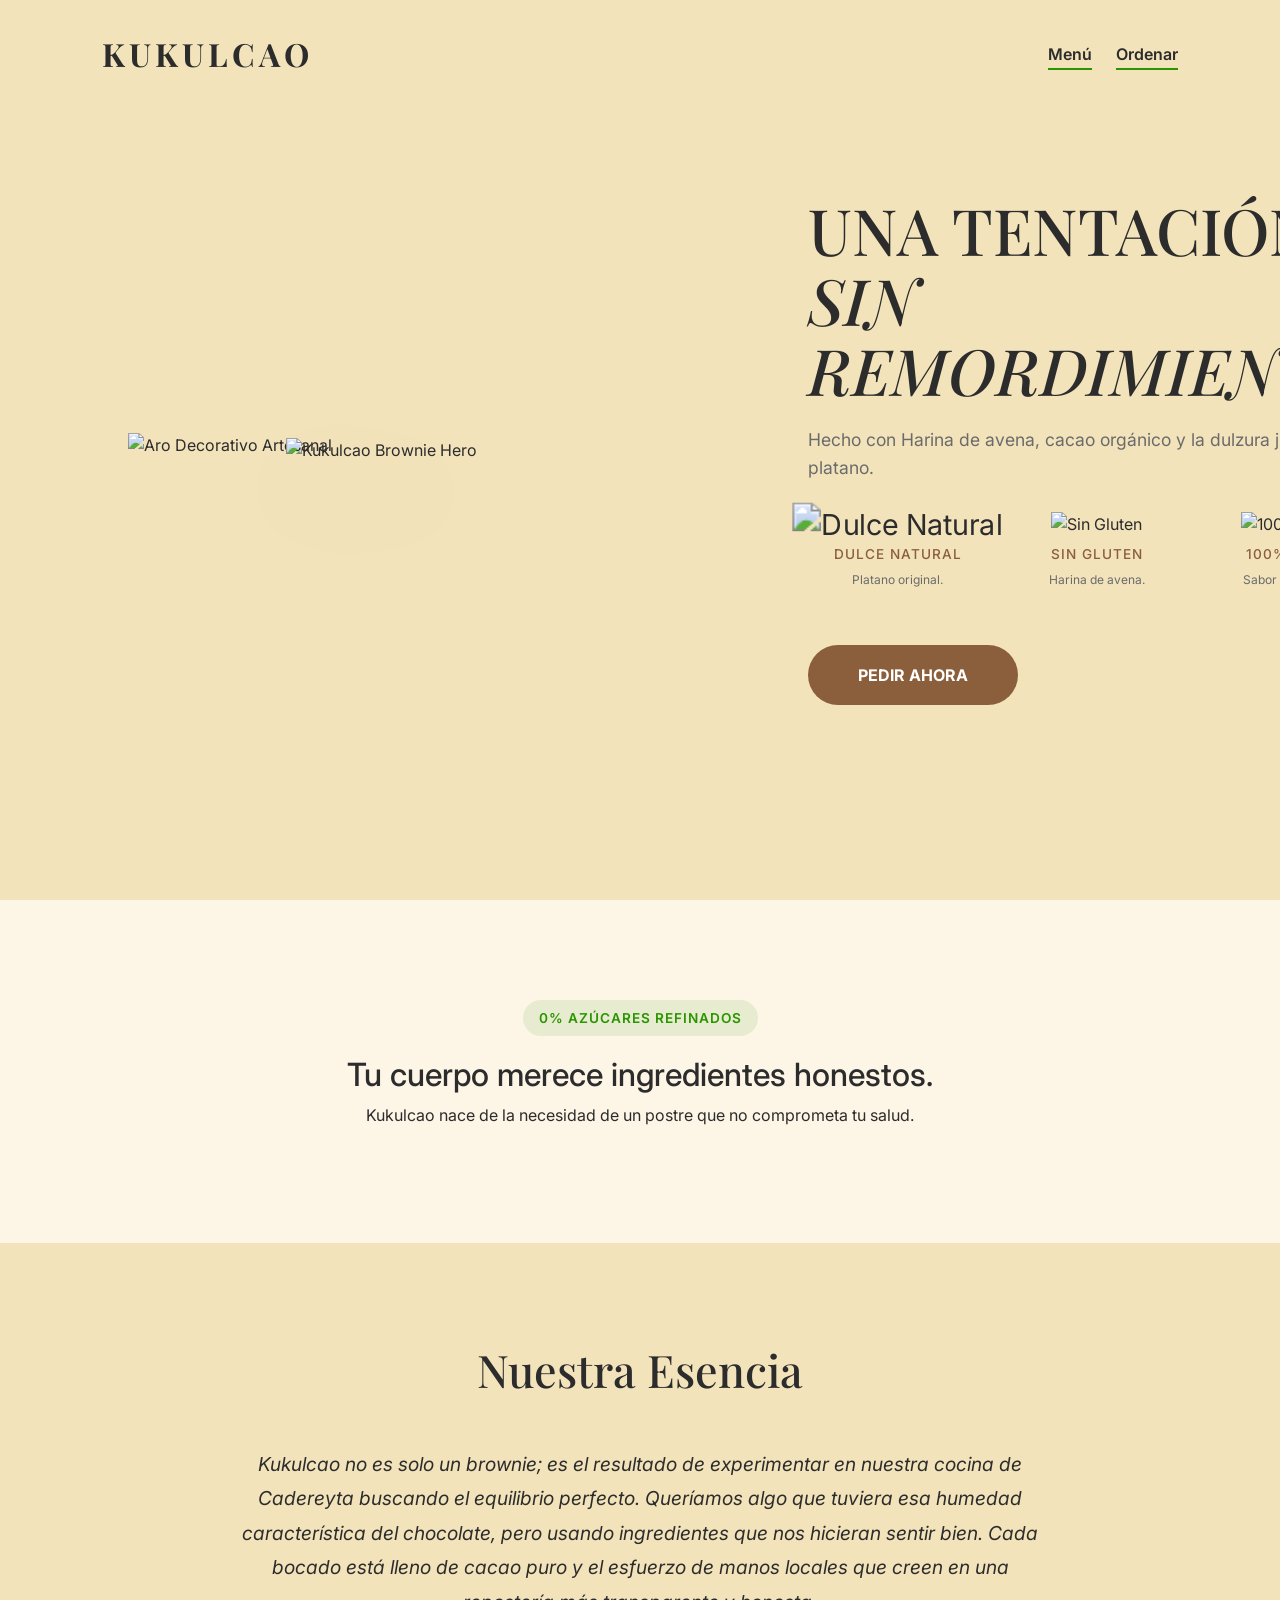
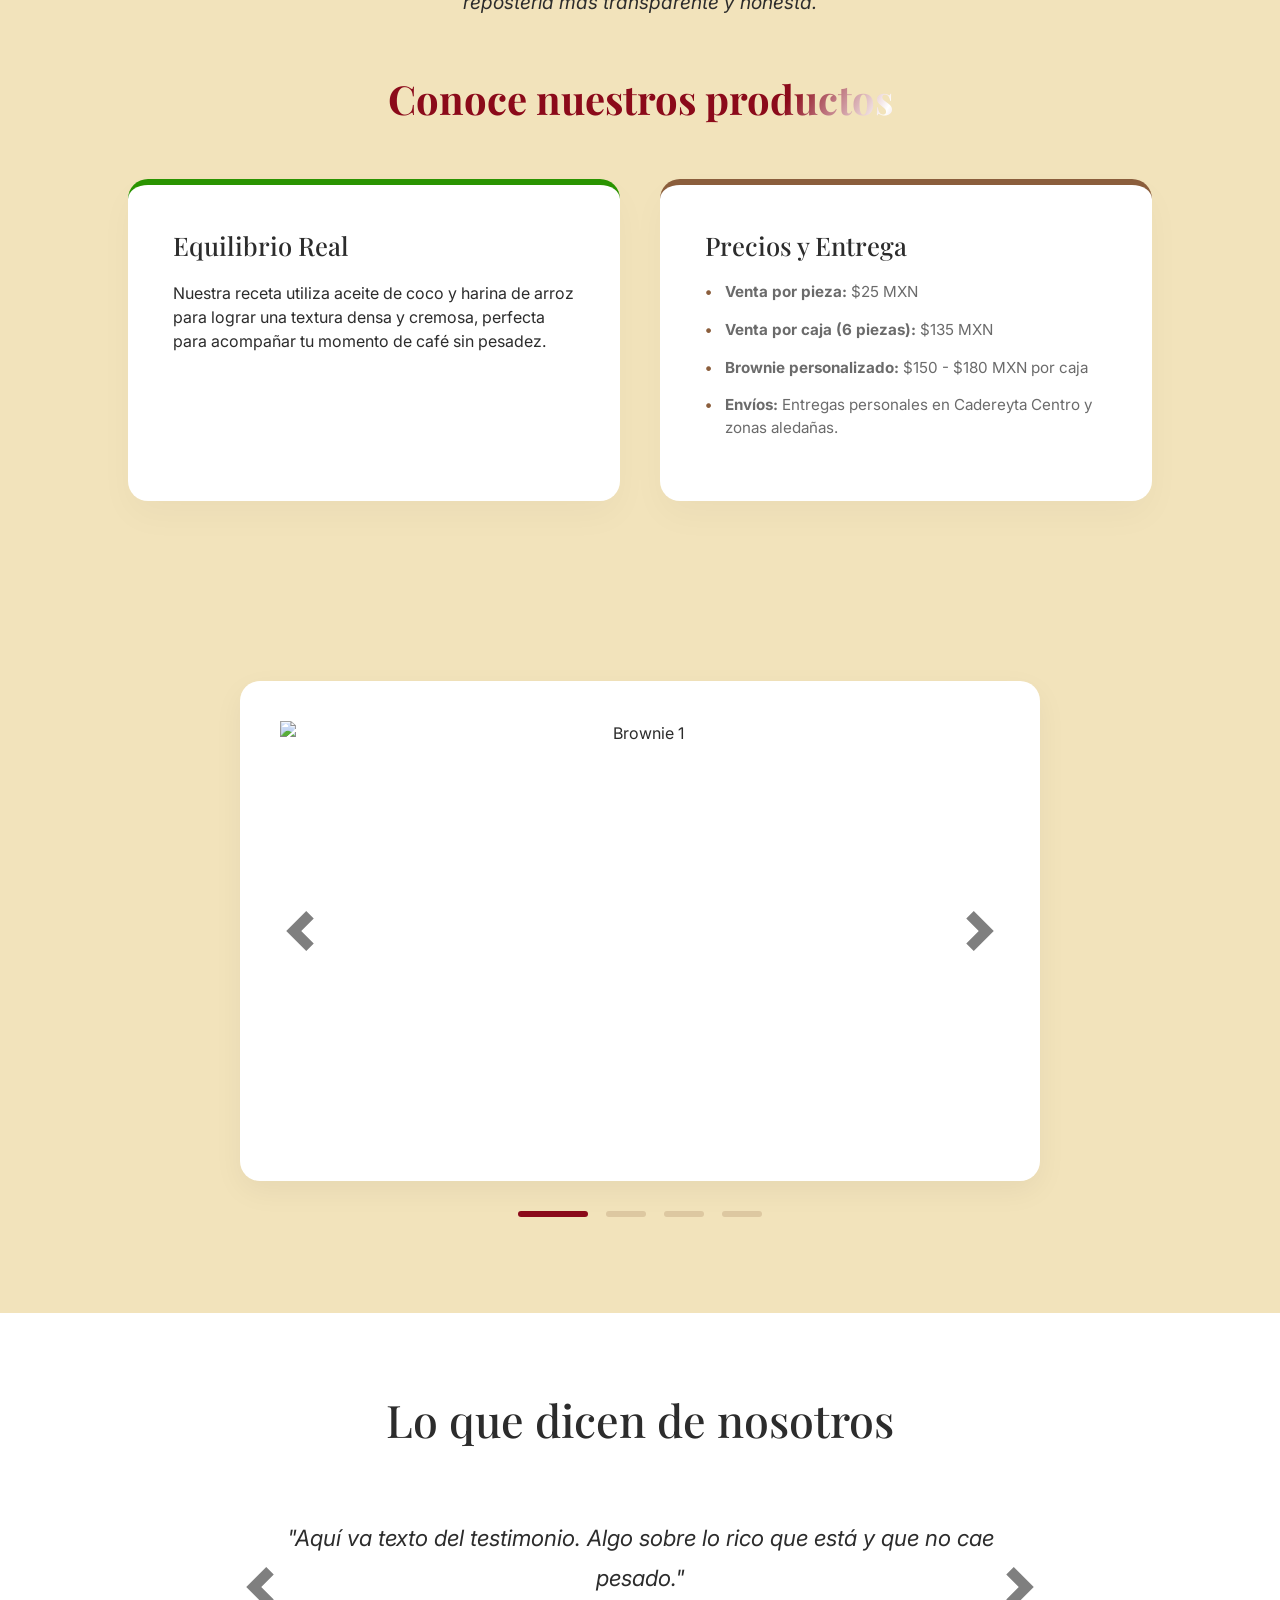
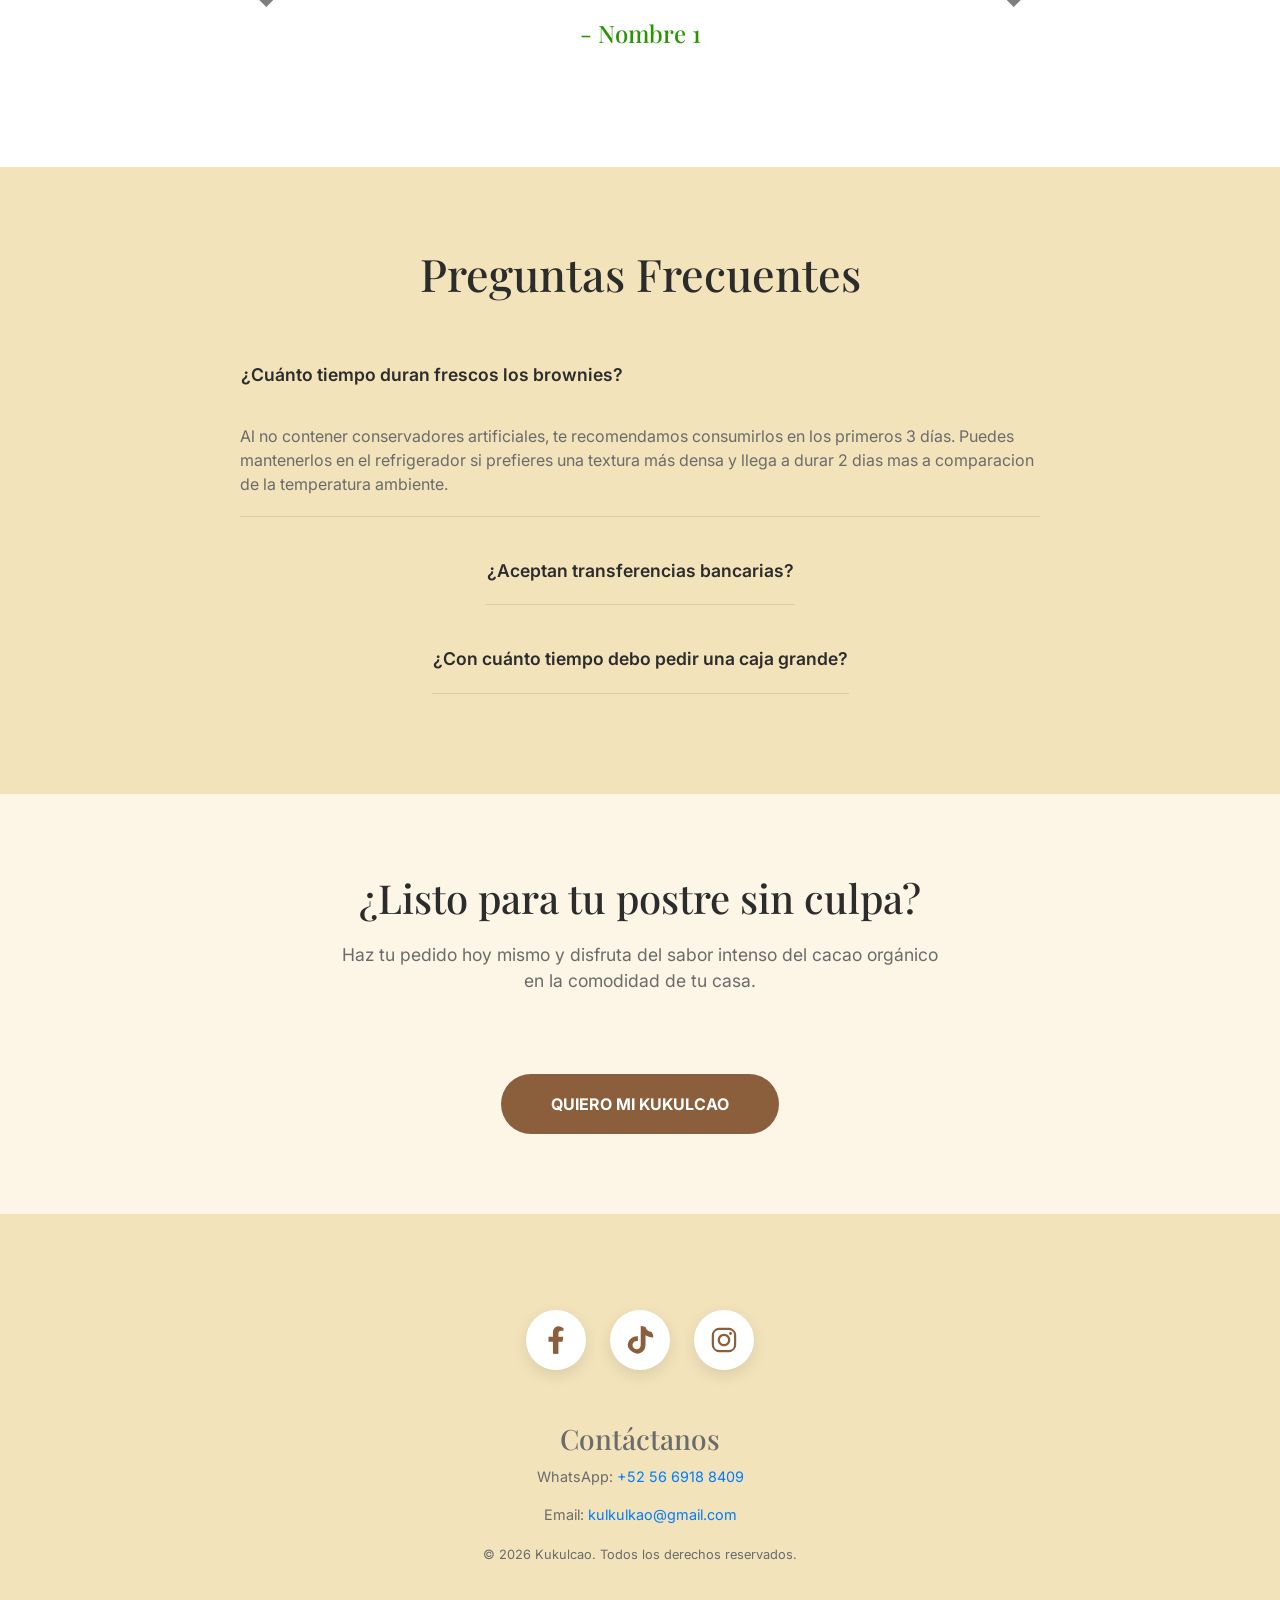
==== Index.html @ 4ff726a2 "Add files via upload" ====
<!DOCTYPE html>
<html lang="es">

<head>
    <meta charset="UTF-8">
    <meta name="viewport" content="width=device-width, initial-scale=1.0">
    <title>Kukulcao | Pureza en cada bocado</title>
    <link rel="stylesheet" href="https://cdn.jsdelivr.net/npm/bootstrap@4.6.2/dist/css/bootstrap.min.css">
    <link rel="stylesheet" href="style.css">
    <link
        href="https://fonts.googleapis.com/css2?family=Inter:wght@300;400;600&family=Playfair+Display:ital,wght@0,400;0,700;1,400&display=swap"
        rel="stylesheet">
</head>

<body>

    <nav class="minimal-nav fade-in-load">
        <div class="logo">KUKULCAO</div>
        <div class="nav-cta">
            <a href="#" data-toggle="modal" data-target="#menuModal" style="margin-right: 20px;">Menú</a>
            <a href="ordenar.html">Ordenar</a>
        </div>
    </nav>

    <main>
        <section class="hero-minimal">
            <div class="product-display fade-in-load fade-in-load-delay-1">
                <img src="aro-decorativo.png" alt="Aro Decorativo Artesanal" class="decorative-ring-img">
                <img src="brownie-1.png" alt="Kukulcao Brownie Hero" class="hero-img">
            </div>

            <div class="hero-text fade-in-load fade-in-load-delay-2">
                <h1 class="fade-in">UNA TENTACIÓN <br><em>SIN REMORDIMIENTO.</em></h1>
                <p>Hecho con Harina de avena, cacao orgánico y la dulzura justa de el platano.</p>

                <div class="hero-benefits">
                    <div class="benefit-item">
                        <img src="icono-miel.png" alt="Dulce Natural" class="benefit-icon"
                            style="transform: scale(1.8);">
                        <h4>Dulce Natural</h4>
                        <p>Platano original.</p>
                    </div>
                    <div class="benefit-item">
                        <img src="icono-gluten.png" alt="Sin Gluten" class="benefit-icon">
                        <h4>Sin Gluten</h4>
                        <p>Harina de avena.</p>
                    </div>
                    <div class="benefit-item">
                        <img src="icono-cacao.png" alt="100% Cacao" class="benefit-icon">
                        <h4>100% Cacao</h4>
                        <p>Sabor intenso real.</p>
                    </div>
                </div>

                <a href="ordenar.html" class="btn-pedir-ahora">PEDIR AHORA</a>
            </div>
        </section>

        <section class="philosophy scroll-animate">
            <div class="philo-content">
                <span class="tag">0% Azúcares Refinados</span>
                <h2>Tu cuerpo merece ingredientes honestos.</h2>
                <p>Kukulcao nace de la necesidad de un postre que no comprometa tu salud.</p>
            </div>
        </section>

        <section class="philosophy-section scroll-animate">
            <div class="info-container">
                <h2 class="main-title">Nuestra Esencia</h2>

                <div class="about-narrative">
                    <p class="human-text">
                        Kukulcao no es solo un brownie; es el resultado de experimentar en nuestra cocina de Cadereyta
                        buscando el equilibrio perfecto. Queríamos algo que tuviera esa humedad característica del
                        chocolate, pero usando ingredientes que nos hicieran sentir bien. Cada bocado está lleno de
                        cacao puro y el esfuerzo de manos locales que creen en una repostería más transparente y
                        honesta.
                    </p>
                </div>

                <div class="menu-trigger-container" style="text-align: center; margin-bottom: 50px;">
                    <a href="#" class="glow-text-btn scroll-animate" data-toggle="modal" data-target="#menuModal">
                        Conoce nuestros productos
                    </a>
                </div>

                <div class="info-grid">
                    <div class="info-card nutrition-card">
                        <h3>Equilibrio Real</h3>
                        <p>Nuestra receta utiliza aceite de coco y harina de arroz para lograr una textura densa y
                            cremosa, perfecta para acompañar tu momento de café sin pesadez.</p>
                    </div>
                    <div class="info-card ingredients-card">
                        <h3>Precios y Entrega</h3>
                        <ul class="ingredient-list">
                            <li><strong>Venta por pieza:</strong> $25 MXN</li>
                            <li><strong>Venta por caja (6 piezas):</strong> $135 MXN</li>
                            <li><strong>Brownie personalizado:</strong> $150 - $180 MXN por caja</li>
                            <li><strong>Envíos:</strong> Entregas personales en Cadereyta Centro y zonas aledañas.</li>
                        </ul>
                    </div>
                </div>
            </div>
        </section>

        <section class="product-viewer scroll-animate">
            <div id="kukulcaoCarousel" class="carousel slide" data-ride="carousel">
                <div class="main-window">
                    <div class="carousel-inner">
                        <div class="carousel-item active">
                            <img src="brownie-1.png" alt="Brownie 1">
                        </div>
                        <div class="carousel-item">
                            <img src="brownie-2.png" alt="Brownie 2">
                        </div>
                        <div class="carousel-item">
                            <img src="brownie-3.png" alt="Brownie 3">
                        </div>
                        <div class="carousel-item">
                            <img src="brownie-4.png" alt="Brownie 4">
                        </div>
                    </div>

                    <a class="carousel-control-prev" href="#kukulcaoCarousel" role="button" data-slide="prev">
                        <span class="carousel-control-prev-icon" aria-hidden="true"></span>
                    </a>
                    <a class="carousel-control-next" href="#kukulcaoCarousel" role="button" data-slide="next">
                        <span class="carousel-control-next-icon" aria-hidden="true"></span>
                    </a>
                </div>

                <ol class="carousel-indicators thumb-indicators">
                    <li data-target="#kukulcaoCarousel" data-slide-to="0" class="active"></li>
                    <li data-target="#kukulcaoCarousel" data-slide-to="1"></li>
                    <li data-target="#kukulcaoCarousel" data-slide-to="2"></li>
                    <li data-target="#kukulcaoCarousel" data-slide-to="3"></li>
                </ol>
            </div>
        </section>
        <section class="testimonials-section scroll-animate"
            style="background-color: #fff; padding: 80px 10%; text-align: center;">
            <h2 class="main-title" style="margin-bottom: 40px;">Lo que dicen de nosotros</h2>
            <div id="testimonialCarousel" class="carousel slide" data-ride="carousel"
                style="max-width: 800px; margin: 0 auto;">
                <div class="carousel-inner" style="min-height: 200px; display: flex; align-items: center;">
                    <div class="carousel-item active">
                        <p class="human-text" style="font-size: 1.4rem;">"Aquí va texto del testimonio. Algo sobre lo
                            rico que está y que no cae pesado."</p>
                        <h4
                            style="color: var(--green-accent); font-family: 'Playfair Display', serif; margin-top: 20px;">
                            - Nombre 1</h4>
                    </div>
                    <div class="carousel-item">
                        <p class="human-text" style="font-size: 1.4rem;">"Aquí va texto del testimonio 2. Hablando sobre
                            la textura perfecta."</p>
                        <h4
                            style="color: var(--green-accent); font-family: 'Playfair Display', serif; margin-top: 20px;">
                            - Nombre 2</h4>
                    </div>
                    <div class="carousel-item">
                        <p class="human-text" style="font-size: 1.4rem;">"Aquí va texto del testimonio 3. Mencionando la
                            excelente atención o el envío."</p>
                        <h4
                            style="color: var(--green-accent); font-family: 'Playfair Display', serif; margin-top: 20px;">
                            - Nombre 3</h4>
                    </div>
                </div>
                <a class="carousel-control-prev" href="#testimonialCarousel" role="button" data-slide="prev"
                    style="width: 5%;">
                    <span class="carousel-control-prev-icon" aria-hidden="true" style="filter: invert(1);"></span>
                </a>
                <a class="carousel-control-next" href="#testimonialCarousel" role="button" data-slide="next"
                    style="width: 5%;">
                    <span class="carousel-control-next-icon" aria-hidden="true" style="filter: invert(1);"></span>
                </a>
            </div>
        </section>

        <section class="faq-section scroll-animate" style="padding: 80px 10%; background-color: var(--bg-color);">
            <div class="info-container" style="max-width: 800px; margin: 0 auto;">
                <h2 class="main-title" style="margin-bottom: 40px;">Preguntas Frecuentes</h2>

                <div class="accordion" id="faqAccordion">
                    <div class="card"
                        style="border: none; border-bottom: 1px solid rgba(0,0,0,0.1); background: transparent; border-radius: 0; box-shadow: none;">
                        <div class="card-header" id="headingOne"
                            style="background: transparent; border: none; padding: 20px 0;">
                            <h2 class="mb-0">
                                <button class="btn btn-link btn-block text-left" type="button" data-toggle="collapse"
                                    data-target="#collapseOne"
                                    style="color: var(--text-main); font-weight: 600; text-decoration: none; font-size: 1.1rem; padding: 0;">
                                    ¿Cuánto tiempo duran frescos los brownies?
                                </button>
                            </h2>
                        </div>
                        <div id="collapseOne" class="collapse show" data-parent="#faqAccordion">
                            <div class="card-body" style="padding: 0 0 20px 0; color: var(--text-light);">
                                Al no contener conservadores artificiales, te recomendamos consumirlos en los primeros 3
                                días. Puedes mantenerlos en el refrigerador si prefieres una textura más densa y llega a
                                durar 2 dias mas a comparacion de la temperatura ambiente.
                            </div>
                        </div>
                    </div>

                    <div class="card"
                        style="border: none; border-bottom: 1px solid rgba(0,0,0,0.1); background: transparent; border-radius: 0; box-shadow: none;">
                        <div class="card-header" id="headingTwo"
                            style="background: transparent; border: none; padding: 20px 0;">
                            <h2 class="mb-0">
                                <button class="btn btn-link btn-block text-left collapsed" type="button"
                                    data-toggle="collapse" data-target="#collapseTwo"
                                    style="color: var(--text-main); font-weight: 600; text-decoration: none; font-size: 1.1rem; padding: 0;">
                                    ¿Aceptan transferencias bancarias?
                                </button>
                            </h2>
                        </div>
                        <div id="collapseTwo" class="collapse" data-parent="#faqAccordion">
                            <div class="card-body" style="padding: 0 0 20px 0; color: var(--text-light);">
                                Sí, aceptamos transferencias y pagos en efectivo al momento de la entrega en Cadereyta.
                            </div>
                        </div>
                    </div>

                    <div class="card"
                        style="border: none; border-bottom: 1px solid rgba(0,0,0,0.1); background: transparent; border-radius: 0; box-shadow: none;">
                        <div class="card-header" id="headingThree"
                            style="background: transparent; border: none; padding: 20px 0;">
                            <h2 class="mb-0">
                                <button class="btn btn-link btn-block text-left collapsed" type="button"
                                    data-toggle="collapse" data-target="#collapseThree"
                                    style="color: var(--text-main); font-weight: 600; text-decoration: none; font-size: 1.1rem; padding: 0;">
                                    ¿Con cuánto tiempo debo pedir una caja grande?
                                </button>
                            </h2>
                        </div>
                        <div id="collapseThree" class="collapse" data-parent="#faqAccordion">
                            <div class="card-body" style="padding: 0 0 20px 0; color: var(--text-light);">
                                Para pedidos personalizados o especiales, te pedimos confirmar con al menos 24 horas de
                                anticipación para garantizar que se horneen especialmente para ti.
                            </div>
                        </div>
                    </div>
                </div>
            </div>
        </section>

        <section class="final-cta scroll-animate"
            style="background-color: #FDF5E6; padding: 80px 10%; text-align: center; color: var(--text-main);">
            <h2 style="font-family: 'Playfair Display', serif; font-size: 2.5rem; margin-bottom: 20px;">¿Listo para tu
                postre sin culpa?</h2>
            <p
                style="font-size: 1.1rem; color: var(--text-light); margin-bottom: 40px; max-width: 600px; margin-left: auto; margin-right: auto;">
                Haz tu pedido hoy mismo y disfruta del sabor intenso del cacao orgánico en la comodidad de tu casa.</p>
            <a href="ordenar.html" class="btn-pedir-ahora">QUIERO MI KUKULCAO</a>
        </section>
    </main>

    <footer class="minimal-footer scroll-animate">
        <div class="footer-social-container">
            <div class="card">
                <ul>
                    <li class="iso-pro">
                        <span></span><span></span><span></span>
                        <a href="https://www.facebook.com/share/1DPcSpoEFR/" target="_blank">
                            <svg class="svg" viewBox="0 0 320 512">
                                <path
                                    d="M279.14 288l14.22-92.66h-88.91v-60.13c0-25.35 12.42-50.06 52.24-50.06h40.42V6.26S260.43 0 225.36 0c-73.22 0-121.08 44.38-121.08 124.72v70.62H22.89V288h81.39v224h100.17V288z">
                                </path>
                            </svg>
                        </a>
                        <div class="text">Facebook</div>
                    </li>

                    <li class="iso-pro">
                        <span></span><span></span><span></span>
                        <a href="https://www.tiktok.com/@kulkulkao?_r=1&_t=ZS-95QVn10tRBA" target="_blank">
                            <svg class="svg" viewBox="0 0 448 512">
                                <path
                                    d="M448 209.91a210.06 210.06 0 0 1-122.77-39.25V349.38A162.55 162.55 0 1 1 185 188.31V278.2a74.62 74.62 0 1 0 52.23 71.18V0l88 0a121.18 121.18 0 0 0 1.86 22.32c7.87 33.32 31.74 60.39 63.06 73.56c24.28 10.21 51.05 12.58 77.85 6.64v107.39z">
                                </path>
                            </svg>
                        </a>
                        <div class="text">TikTok</div>
                    </li>

                    <li class="iso-pro">
                        <span></span><span></span><span></span>
                        <a href="https://www.instagram.com/kukulcao?igsh=MWh1M3lxcjV3M2Z5bg==" target="_blank">
                            <svg class="svg" viewBox="0 0 448 512">
                                <path
                                    d="M224.1 141c-63.6 0-114.9 51.3-114.9 114.9s51.3 114.9 114.9 114.9S339 319.5 339 255.9 287.7 141 224.1 141zm0 189.6c-41.1 0-74.7-33.5-74.7-74.7s33.5-74.7 74.7-74.7 74.7 33.5 74.7 74.7-33.6 74.7-74.7 74.7zm146.4-194.3c0 14.9-12 26.8-26.8 26.8-14.9 0-26.8-12-26.8-26.8s12-26.8 26.8-26.8 26.8 12 26.8 26.8zm76.1 27.2c-1.7-35.9-9.9-67.7-36.2-93.9-26.2-26.2-58-34.4-93.9-36.2-37-2.1-147.9-2.1-184.9 0-35.8 1.7-67.6 9.9-93.9 36.1s-34.4 58-36.2 93.9c-2.1 37-2.1 147.9 0 184.9 1.7 35.9 9.9 67.7 36.2 93.9s58 34.4 93.9 36.2c37 2.1 147.9 2.1 184.9 0 35.9-1.7 67.7-9.9 93.9-36.2 26.2-26.2 34.4-58 36.2-93.9 2.1-37 2.1-147.8 0-184.8zM398.8 388c-7.8 19.6-22.9 34.7-42.6 42.6-29.5 11.7-99.5 9-132.1 9s-102.7 2.6-132.1-9c-19.6-7.8-34.7-22.9-42.6-42.6-11.7-29.5-9-99.5-9-132.1s-2.6-102.7 9-132.1c7.8-19.6 22.9-34.7 42.6-42.6 29.5-11.7 99.5-9 132.1-9s102.7-2.6 132.1 9c19.6 7.8 34.7 22.9 42.6 42.6 11.7 29.5 9 99.5 9 132.1s2.7 102.7-9 132.1z">
                                </path>
                            </svg>
                        </a>
                        <div class="text">Instagram</div>
                    </li>
                </ul>
            </div>
        </div>

        <div class="footer-contact-info">
            <h3 style="margin-bottom: 10px; font-family: 'Playfair Display', serif;">Contáctanos</h3>
            <p>WhatsApp: <a href="https://wa.me/525669188409" target="_blank">+52 56 6918 8409</a></p>
            <p>Email: <a href="mailto:kulkulkao@gmail.com">kulkulkao@gmail.com</a></p>
        </div>

        <p class="copyright" style="margin-top: 20px; font-size: 0.8rem;">&copy; 2026 Kukulcao. Todos los derechos
            reservados.</p>
    </footer>

    <!-- Menú Modal -->
    <div class="modal fade" id="menuModal" tabindex="-1" aria-hidden="true">
        <div class="modal-dialog modal-dialog-centered modal-xl">
            <div class="modal-content"
                style="border-radius: 20px; border: none; padding: 30px; background-color: #FAFAFA;">
                <div class="modal-header" style="border-bottom: none; padding-bottom: 0;">
                    <h2 class="modal-title"
                        style="font-family: 'Playfair Display', serif; font-weight: 700; width: 100%; text-align: center;">
                        Nuestro Menú</h2>
                    <button type="button" class="close" data-dismiss="modal" aria-label="Close"
                        style="position: absolute; right: 30px;">
                        <span aria-hidden="true">&times;</span>
                    </button>
                </div>
                <div class="modal-body">
                    <div class="row">
                        <!-- Opción 1 -->
                        <div class="col-md-4 mb-4">
                            <div class="menu-item-card">
                                <div id="carouselMenu1" class="carousel slide" data-ride="carousel">
                                    <div class="carousel-inner" style="border-radius: 15px; overflow: hidden;">
                                        <div class="carousel-item active">
                                            <img src="menu1op1.png" class="d-block w-100" alt="Menu 1 Op 1">
                                        </div>
                                        <div class="carousel-item">
                                            <img src="menu1op2.png" class="d-block w-100" alt="Menu 1 Op 2">
                                        </div>
                                        <div class="carousel-item">
                                            <img src="menu1op3.png" class="d-block w-100" alt="Menu 1 Op 3">
                                        </div>
                                    </div>
                                    <a class="carousel-control-prev" href="#carouselMenu1" role="button"
                                        data-slide="prev">
                                        <span class="carousel-control-prev-icon" aria-hidden="true"
                                            style="filter: invert(1);"></span>
                                    </a>
                                    <a class="carousel-control-next" href="#carouselMenu1" role="button"
                                        data-slide="next">
                                        <span class="carousel-control-next-icon" aria-hidden="true"
                                            style="filter: invert(1);"></span>
                                    </a>
                                </div>
                                <div class="menu-item-info mt-3 text-center">
                                    <h4 style="font-family: 'Playfair Display', serif; color: var(--accent-color);">
                                        1 Brownie Individual</h4>
                                    <p style="font-size: 0.9rem; color: var(--text-light);">La porción perfecta para
                                        matar el antojo. Hecho con ingredientes reales.</p>
                                    <a href="ordenar.html?producto=1" class="btn-pedir-ahora"
                                        style="padding: 10px 25px; margin-top: auto; display: inline-block;">Comprar</a>
                                </div>
                            </div>
                        </div>

                        <!-- Opción 2 -->
                        <div class="col-md-4 mb-4">
                            <div class="menu-item-card">
                                <div id="carouselMenu2" class="carousel slide" data-ride="carousel">
                                    <div class="carousel-inner" style="border-radius: 15px; overflow: hidden;">
                                        <div class="carousel-item active">
                                            <img src="menu2op1.png" class="d-block w-100" alt="Menu 2 Op 1">
                                        </div>
                                        <div class="carousel-item">
                                            <img src="menu2op2.png" class="d-block w-100" alt="Menu 2 Op 2">
                                        </div>
                                        <div class="carousel-item">
                                            <img src="menu2op3.png" class="d-block w-100" alt="Menu 2 Op 3">
                                        </div>
                                    </div>
                                    <a class="carousel-control-prev" href="#carouselMenu2" role="button"
                                        data-slide="prev">
                                        <span class="carousel-control-prev-icon" aria-hidden="true"
                                            style="filter: invert(1);"></span>
                                    </a>
                                    <a class="carousel-control-next" href="#carouselMenu2" role="button"
                                        data-slide="next">
                                        <span class="carousel-control-next-icon" aria-hidden="true"
                                            style="filter: invert(1);"></span>
                                    </a>
                                </div>
                                <div class="menu-item-info mt-3 text-center">
                                    <h4 style="font-family: 'Playfair Display', serif; color: var(--accent-color);">
                                        Caja de 6 piezas</h4>
                                    <p style="font-size: 0.9rem; color: var(--text-light);">Ideal para compartir o tener
                                        tu postre de la semana. Perfecto para acompañar tu café.</p>
                                    <a href="ordenar.html?producto=6" class="btn-pedir-ahora"
                                        style="padding: 10px 25px; margin-top: auto; display: inline-block;">Comprar</a>
                                </div>
                            </div>
                        </div>

                        <!-- Opción 3 -->
                        <div class="col-md-4 mb-4">
                            <div class="menu-item-card">
                                <div id="carouselMenu3" class="carousel slide" data-ride="carousel">
                                    <div class="carousel-inner" style="border-radius: 15px; overflow: hidden;">
                                        <div class="carousel-item active">
                                            <img src="menu3op1.png" class="d-block w-100" alt="Menu 3 Op 1">
                                        </div>
                                        <div class="carousel-item">
                                            <img src="menu3op2.png" class="d-block w-100" alt="Menu 3 Op 2">
                                        </div>
                                        <div class="carousel-item">
                                            <img src="menu3op3.png" class="d-block w-100" alt="Menu 3 Op 3">
                                        </div>
                                    </div>
                                    <a class="carousel-control-prev" href="#carouselMenu3" role="button"
                                        data-slide="prev">
                                        <span class="carousel-control-prev-icon" aria-hidden="true"
                                            style="filter: invert(1);"></span>
                                    </a>
                                    <a class="carousel-control-next" href="#carouselMenu3" role="button"
                                        data-slide="next">
                                        <span class="carousel-control-next-icon" aria-hidden="true"
                                            style="filter: invert(1);"></span>
                                    </a>
                                </div>
                                <div class="menu-item-info mt-3 text-center">
                                    <h4 style="font-family: 'Playfair Display', serif; color: var(--accent-color);">
                                        Brownie Personalizado</h4>
                                    <p style="font-size: 0.9rem; color: var(--text-light);">Perfecto para detalles
                                        únicos como regalos, dias especiales o mensaje escritos.</p>
                                    <a href="ordenar.html?producto=personalizado" class="btn-pedir-ahora"
                                        style="padding: 10px 25px; margin-top: auto; display: inline-block;">Comprar</a>
                                </div>
                            </div>
                        </div>
                    </div>
                </div>
            </div>
        </div>
    </div>

    <script src="https://cdn.jsdelivr.net/npm/jquery@3.5.1/dist/jquery.slim.min.js"></script>
    <script src="https://cdn.jsdelivr.net/npm/bootstrap@4.6.2/dist/js/bootstrap.bundle.min.js"></script>
    <script src="script.js"></script>


</body>

</html>
---- style.css ----
/* ==========================================================
   1. VARIABLES Y BASES
========================================================== */
:root {
    --bg-color: #f2e3bb;
    --accent-color: #8b0a1a;
    --text-main: #2c2c2c;
    --text-light: #6B6B6B;
    --gold-brown: #8B5E3C;
    --green-accent: #2a9401;
}

* { margin: 0; padding: 0; box-sizing: border-box; }
body { 
    font-family: 'Inter', sans-serif; 
    background-color: var(--bg-color); 
    color: var(--text-main); 
    overflow-x: hidden; 
}

/* ==========================================================
   2. NAVEGACIÓN
========================================================== */
.minimal-nav { 
    display: flex; 
    justify-content: space-between; 
    align-items: center;
    padding: 30px 8%; 
    position: absolute; 
    width: 100%; 
    z-index: 100; 
}

.logo { 
    font-family: 'Playfair Display', serif; 
    font-weight: 700; 
    letter-spacing: 4px; 
    font-size: 2rem; 
    color: var(--text-main);
}

.nav-cta a { 
    text-decoration: none; 
    color: var(--text-main); 
    border-bottom: 2px solid var(--green-accent); 
    padding-bottom: 4px; 
    font-weight: 600;
}

/* ==========================================================
   3. HERO (RESTAURADO)
========================================================== */
.hero-minimal {
    min-height: 100vh;
    display: flex;
    align-items: center;
    justify-content: space-between;
    padding: 0 10%;
    position: relative;
    max-width: 1400px;
    margin: 0 auto;
    gap: 60px;
}

.product-display {
    flex: 0.9;
    display: grid;
    place-items: center;
    position: relative;
    height: 600px;
}

.decorative-ring-img {
    grid-area: 1 / 1;
    width: 620px;
    height: auto;
    z-index: 2;
    pointer-events: none;
    margin-top: -10px; 
    opacity: 1 !important; 
    transform: rotate(0deg); /* Aquí puedes añadir animación de rotación si gustas */
}

.hero-img {
    grid-area: 1 / 1;
    width: 290px;
    z-index: 3;
    filter: drop-shadow(0 40px 60px rgba(0,0,0,0.15));
    animation: floatOriginal 6s ease-in-out infinite;
    position: relative; 
    left: -7px;
}

.hero-text {
    flex: 1.1;
    z-index: 10;
}

.hero-text h1 {
    font-family: 'Playfair Display', serif;
    font-size: clamp(2.5rem, 5vw, 4rem);
    line-height: 1.1;
    margin-bottom: 20px;
}

.hero-text p {
    font-size: 1.1rem;
    color: var(--text-light);
    line-height: 1.6;
}

/* ==========================================================
   4. BENEFICIOS
========================================================== */
.hero-benefits { 
    display: flex;
    gap: 20px; 
    margin-top: 30px; 
}
.benefit-item { text-align: center; flex: 1; }
.benefit-icon { width: 45px; height: 45px; object-fit: contain; margin-bottom: 10px; }
.benefit-item h4 { font-size: 0.85rem; text-transform: uppercase; color: var(--gold-brown); letter-spacing: 1px; }
.benefit-item p { font-size: 0.75rem; color: var(--text-light); }

.btn-pedir-ahora { 
    display: inline-block; 
    margin-top: 40px; 
    padding: 18px 50px; 
    background: var(--gold-brown); 
    color: white; 
    text-decoration: none; 
    border-radius: 50px; 
    font-weight: 700; 
    transition: 0.3s ease;
}
.btn-pedir-ahora:hover { transform: translateY(-3px); box-shadow: 0 10px 20px rgba(139, 94, 60, 0.3); }

/* ==========================================================
   5. SECCIONES NARRATIVAS (ESTILO HUMANO)
========================================================== */
.philosophy { padding: 100px 5%; background-color: #FDF5E6; text-align: center; }

.tag {
    display: inline-block;
    background-color: rgba(42, 148, 1, 0.1);
    color: var(--green-accent);
    padding: 8px 16px;
    border-radius: 50px;
    font-size: 0.85rem;
    font-weight: 600;
    margin-bottom: 20px;
    text-transform: uppercase;
    letter-spacing: 1px;
}

.philosophy-section { padding: 100px 10%; background-color: var(--bg-color); }

.about-narrative { max-width: 800px; margin: 0 auto 50px; text-align: center; }

.human-text {
    font-size: 1.2rem;
    line-height: 1.8;
    color: var(--text-main);
    font-style: italic;
}

.info-container { max-width: 1200px; margin: 0 auto; }

.main-title {
    font-family: 'Playfair Display', serif;
    font-size: 2.8rem;
    margin-bottom: 50px;
    color: var(--text-main);
    text-align: center;
}

.info-grid { display: grid; grid-template-columns: 1fr 1fr; gap: 40px; }

.info-card {
    background: #fff;
    padding: 45px;
    border-radius: 20px;
    box-shadow: 0 15px 35px rgba(0,0,0,0.03);
    transition: transform 0.3s ease;
}

.info-card:hover { transform: translateY(-10px); }
.info-card h3 { font-family: 'Playfair Display', serif; font-size: 1.6rem; margin-bottom: 20px; }
.nutrition-card { border-top: 6px solid var(--green-accent); }
.ingredients-card { border-top: 6px solid var(--gold-brown); }

.ingredient-list { list-style: none; padding: 0; }
.ingredient-list li {
    margin-bottom: 15px;
    font-size: 0.95rem;
    color: var(--text-light);
    position: relative;
    padding-left: 20px;
}
.ingredient-list li::before {
    content: "•";
    color: var(--gold-brown);
    font-weight: bold;
    position: absolute;
    left: 0;
}

/* ==========================================================
   6. CARRUSEL (RESTAURADO Y ESTABLE)
========================================================== */
.product-viewer { padding: 80px 5%; text-align: center; }

.main-window { 
    width: 100%; 
    max-width: 800px; 
    height: 500px; 
    margin: 0 auto; 
    background-color: #fff; 
    border-radius: 20px; 
    box-shadow: 0 10px 30px rgba(0,0,0,0.05);
    position: relative;
    overflow: hidden;
    display: flex;
    align-items: center;
    justify-content: center;
}

/* Importante: Mantener estas reglas para que el carrusel no "salte" */
.carousel, .carousel-inner, .carousel-item { width: 100%; height: 100%; }

.carousel-item img { 
    width: 100% !important;
    height: 100% !important;
    object-fit: contain; 
    padding: 40px;
    display: block;
}

.carousel-control-prev-icon, .carousel-control-next-icon {
    filter: invert(1) grayscale(100%) brightness(0.2);
    width: 40px; height: 40px;
}

.thumb-indicators { position: static; margin-top: 30px; display: flex; justify-content: center; gap: 12px; }
.thumb-indicators li {
    width: 40px; height: 6px; border-radius: 10px;
    background-color: var(--gold-brown) !important;
    opacity: 0.2; transition: all 0.3s ease; border: none;
}
.thumb-indicators li.active { opacity: 1; width: 70px; background-color: var(--accent-color) !important; }

/* ==========================================================
   7. FORMULARIO DE PEDIDO
========================================================== */
.order-page-bg { background-color: #FDF5E6; min-height: 100vh; }
.order-full-screen { display: flex; justify-content: center; align-items: center; padding: 120px 5% 60px; }
.order-card { background: #fff; padding: 50px; border-radius: 20px; box-shadow: 0 20px 40px rgba(0,0,0,0.05); max-width: 550px; width: 100%; text-align: center; }
.order-header-main h2 { font-family: 'Playfair Display', serif; font-size: 2.2rem; color: var(--text-main); margin-bottom: 10px; }
.order-form-standalone { text-align: left; }
.input-field { margin-bottom: 25px; }
.input-field label { display: block; font-size: 0.85rem; font-weight: 600; color: var(--gold-brown); margin-bottom: 8px; text-transform: uppercase; }
.input-field input, .input-field select, .input-field textarea { 
    width: 100%; padding: 15px; border: 1px solid #E0E0E0; border-radius: 10px; background-color: #FAFAFA; 
}

.legal-disclosure {
    font-size: 0.75rem;
    color: var(--text-light);
    margin: 20px 0;
    line-height: 1.4;
    border-left: 2px solid var(--accent-color);
    padding-left: 10px;
}

.btn-confirm { width: 100%; padding: 18px; background-color: var(--green-accent); color: #fff; border: none; border-radius: 50px; font-weight: 700; cursor: pointer; transition: transform 0.3s ease; }
.btn-confirm:hover { transform: translateY(-3px); box-shadow: 0 10px 20px rgba(42, 148, 1, 0.3); }

/* ==========================================================
   8. FOOTER Y RESPONSIVE
========================================================== */
.minimal-footer { padding: 60px 40px; text-align: center; font-size: 0.9rem; color: var(--text-light); }
.footer-links { margin-bottom: 10px; }
.footer-links a { color: var(--text-main); text-decoration: none; font-weight: 600; }

@media (max-width: 768px) {
    .hero-minimal { flex-direction: column; padding: 120px 5% 60px 5%; text-align: center; min-height: auto; }
    .product-display { order: -1; height: 350px; }
    .decorative-ring-img { width: 380px; opacity: 0.5; }
    .hero-img { width: 175px; left: -5px;}
    .hero-text h1 { font-size: 2.1rem; }
    .info-grid { grid-template-columns: 1fr; }
    .main-window { height: 350px; }
}

/* ==========================================================
   9. KEYFRAMES
========================================================== */
@keyframes floatOriginal {
    0%, 100% { transform: translateY(0); }
    50% { transform: translateY(-20px); }
}

/* ==========================================================
   10. ESTILOS DE REDES SOCIALES (NUEVO - SIN AFECTAR LO ANTERIOR)
========================================================== */
.card {
  max-width: fit-content;
  margin: 20px auto; /* Centrado automático */
  display: flex;
  flex-direction: column;
  gap: 1rem;
  transition: 0.5s;
  background-color: transparent;
  border: none;
}

.card ul {
  padding: 1rem;
  display: flex;
  list-style: none;
  gap: 1.5rem;
  align-items: center;
  justify-content: center;
}

.card ul li { cursor: pointer; position: relative; list-style: none; }

.svg {
  transition: all 0.3s;
  padding: 1rem;
  height: 60px;
  width: 60px;
  border-radius: 100%;
  color: var(--gold-brown);
  fill: currentColor;
  background: white;
  box-shadow: 0 5px 15px rgba(0,0,0,0.1);
  position: relative;
  z-index: 10;
}

.text {
  opacity: 0;
  border-radius: 5px;
  padding: 5px 10px;
  transition: all 0.3s;
  color: white;
  background-color: var(--accent-color);
  position: absolute;
  bottom: -35px;
  left: 50%;
  transform: translateX(-50%);
  z-index: 20;
  font-size: 0.75rem;
}

.iso-pro:hover .text { opacity: 1; bottom: -45px; }
.iso-pro:hover a > .svg { transform: translate(10px, -10px); }

.iso-pro span {
  opacity: 0;
  position: absolute;
  top: 0; left: 0;
  border: 1px solid var(--gold-brown);
  background-color: rgba(139, 94, 60, 0.1);
  border-radius: 50%;
  transition: all 0.3s;
  height: 60px;
  width: 60px;
  z-index: 5;
}

.iso-pro:hover span { opacity: 1; }
.iso-pro:hover span:nth-child(1) { opacity: 0.2; transform: translate(3px, -3px); }
.iso-pro:hover span:nth-child(2) { opacity: 0.4; transform: translate(6px, -6px); }
.iso-pro:hover span:nth-child(3) { opacity: 0.6; transform: translate(9px, -9px); }

/* ==========================================================
   11. ANIMACIONES DE ENTRADA Y SCROLL (NUEVO)
========================================================== */
/* Animaciones de carga (Entrada) */
.fade-in-load {
    animation: fadeInLoad 1.2s ease-out forwards;
    opacity: 0;
    transform: translateY(20px);
}

.fade-in-load-delay-1 { animation-delay: 0.3s; }
.fade-in-load-delay-2 { animation-delay: 0.6s; }

@keyframes fadeInLoad {
    to {
        opacity: 1;
        transform: translateY(0);
    }
}

/* Animaciones al hacer scroll */
.scroll-animate {
    opacity: 0;
    transform: translateY(40px);
    transition: opacity 0.8s ease-out, transform 0.8s ease-out;
}

.scroll-animate.visible {
    opacity: 1;
    transform: translateY(0);
}

/* ==========================================================
   12. MENÚ MODAL (NUEVO)
========================================================== */
.modal-content {
    background-color: #FDF5E6;
    border: none;
    border-radius: 20px;
}

.modal-header {
    border-bottom: none;
}

.menu-item-card {
    background: #fff;
    padding: 15px;
    border-radius: 20px;
    box-shadow: 0 10px 25px rgba(0,0,0,0.04);
    height: 100%;
    display: flex;
    flex-direction: column;
    transition: transform 0.3s ease;
}

.menu-item-info {
    flex-grow: 1;
    display: flex;
    flex-direction: column;
    justify-content: flex-start;
}

.menu-item-card:hover {
    transform: translateY(-5px);
}

.menu-item-card .carousel-item img {
    height: 250px;
    object-fit: cover;
    border-radius: 15px;
}

/* ==========================================================
   13. TEXTO BRILLANTE (GLOW TEXT)
========================================================== */
.glow-text-btn {
    display: inline-block;
    font-family: 'Playfair Display', serif;
    font-size: 2.5rem;
    font-weight: 700;
    text-decoration: none;
    background: linear-gradient(
        120deg,
        var(--accent-color) 0%,
        var(--accent-color) 40%,
        #FFFFFF 50%,
        var(--accent-color) 60%,
        var(--accent-color) 100%
    );
    background-size: 200% auto;
    color: transparent;
    -webkit-background-clip: text;
    background-clip: text;
    animation: textShine 3s linear infinite;
    transition: transform 0.3s ease;
}

.glow-text-btn:hover {
    transform: scale(1.05);
    text-decoration: none;
}

@keyframes textShine {
    to {
        background-position: 200% center;
    }
}

 / *   = = = = = = = = = = = = = = = = = = = = = = = = = = = = = = = = = = = = = = = = = = = = = = = = = = = = = = = = = = 
       1 4 .   E F E C T O S   3 D   P A R A L L A X   ( V A N I L L A   T I L T ) 
 = = = = = = = = = = = = = = = = = = = = = = = = = = = = = = = = = = = = = = = = = = = = = = = = = = = = = = = = = =   * / 
 . j s - t i l t - g l a r e   { 
         b o r d e r - r a d i u s :   i n h e r i t ; 
 } 
 
 . p r o d u c t - d i s p l a y   { 
         t r a n s f o r m - s t y l e :   p r e s e r v e - 3 d ; 
 } 
 
 . h e r o - i m g   { 
         t r a n s f o r m :   t r a n s l a t e Z ( 6 0 p x ) ; 
 } 
 
 . d e c o r a t i v e - r i n g - i m g   { 
         t r a n s f o r m :   t r a n s l a t e Z ( 2 0 p x ) ; 
 } 
 
 . i n f o - c a r d   { 
         t r a n s f o r m - s t y l e :   p r e s e r v e - 3 d ; 
 } 
 
 . i n f o - c a r d   h 3   { 
         t r a n s f o r m :   t r a n s l a t e Z ( 4 0 p x ) ; 
 } 
 
 . i n f o - c a r d   p ,   . i n f o - c a r d   u l   { 
         t r a n s f o r m :   t r a n s l a t e Z ( 2 0 p x ) ; 
 } 
 
 . m e n u - i t e m - c a r d   { 
         t r a n s f o r m - s t y l e :   p r e s e r v e - 3 d ; 
 } 
 
 . m e n u - i t e m - c a r d   . c a r o u s e l   { 
         t r a n s f o r m :   t r a n s l a t e Z ( 3 0 p x ) ; 
 } 
 
 . m e n u - i t e m - c a r d   h 4   { 
         t r a n s f o r m :   t r a n s l a t e Z ( 4 0 p x ) ; 
 } 
 
 . m e n u - i t e m - c a r d   p   { 
         t r a n s f o r m :   t r a n s l a t e Z ( 2 0 p x ) ; 
 } 
 
 . m e n u - i t e m - c a r d   . b t n - p e d i r - a h o r a   { 
         t r a n s f o r m :   t r a n s l a t e Z ( 5 0 p x ) ; 
 } 
  
 
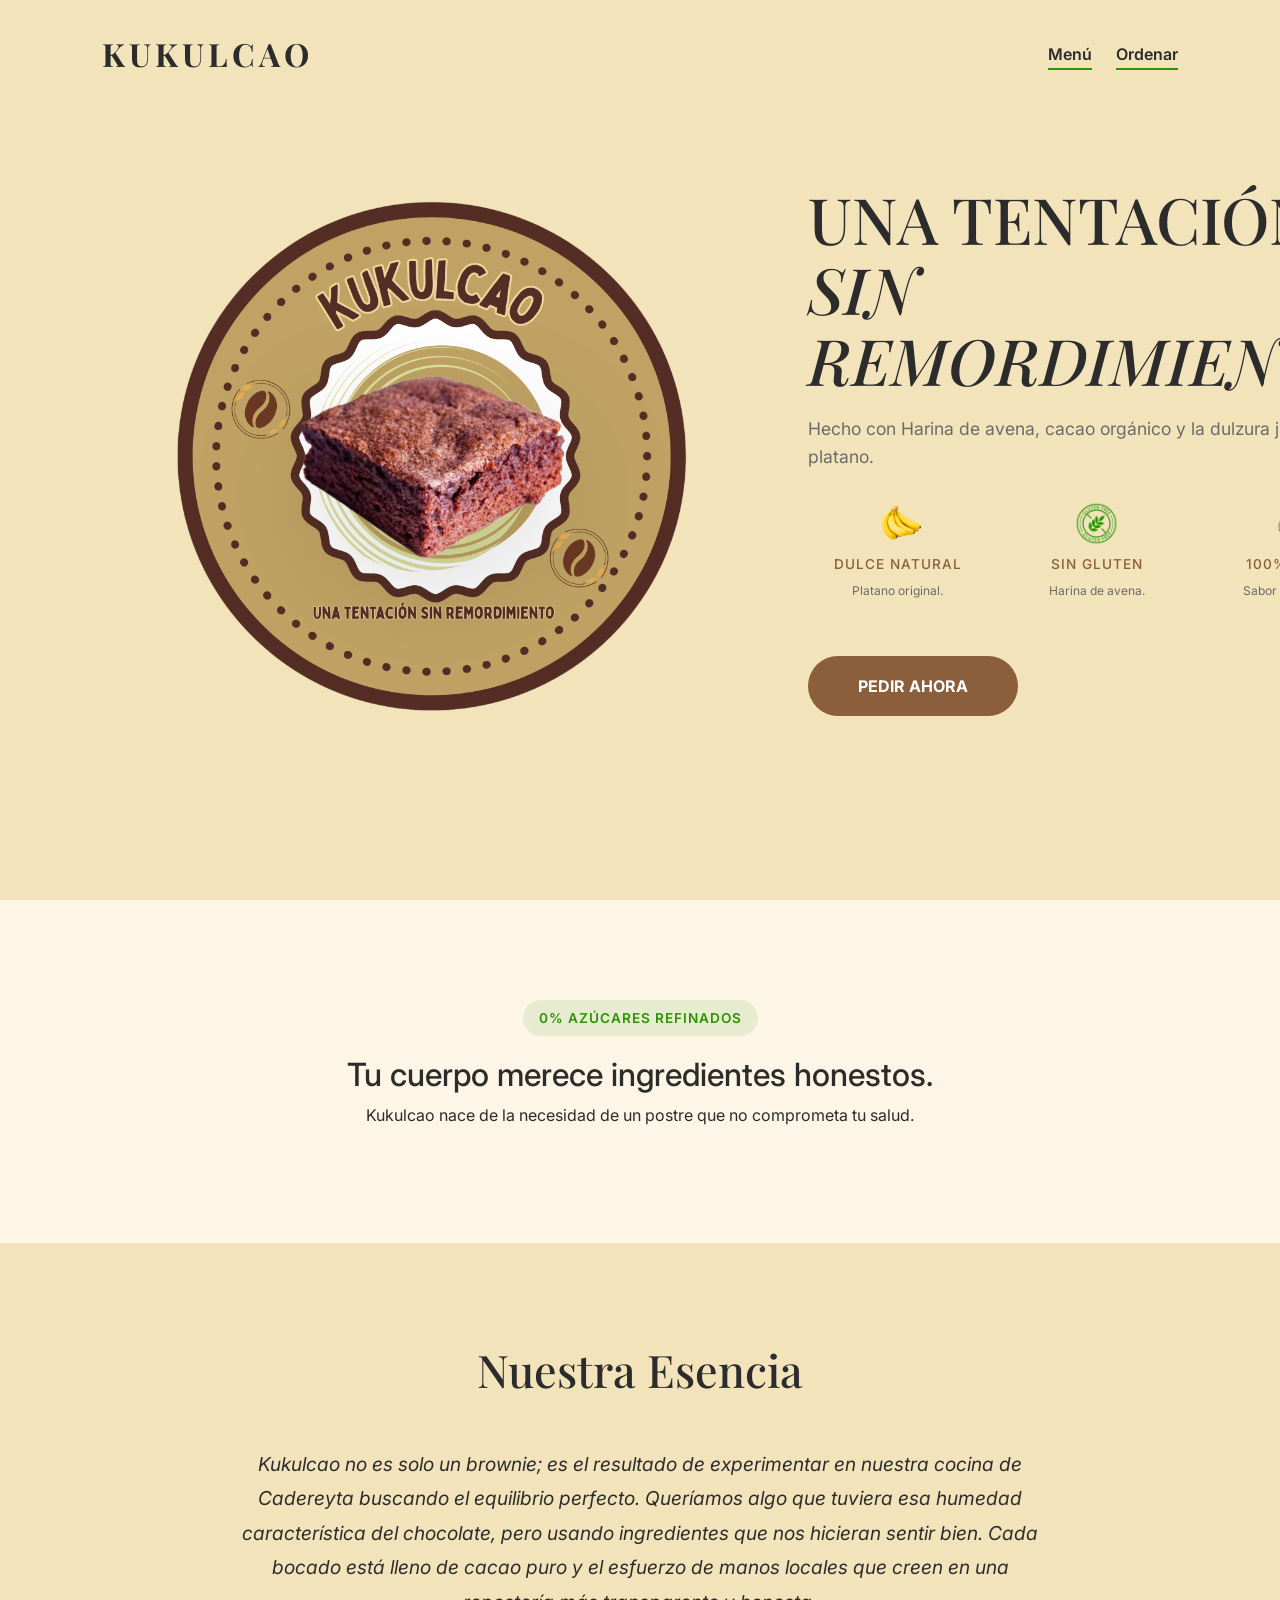
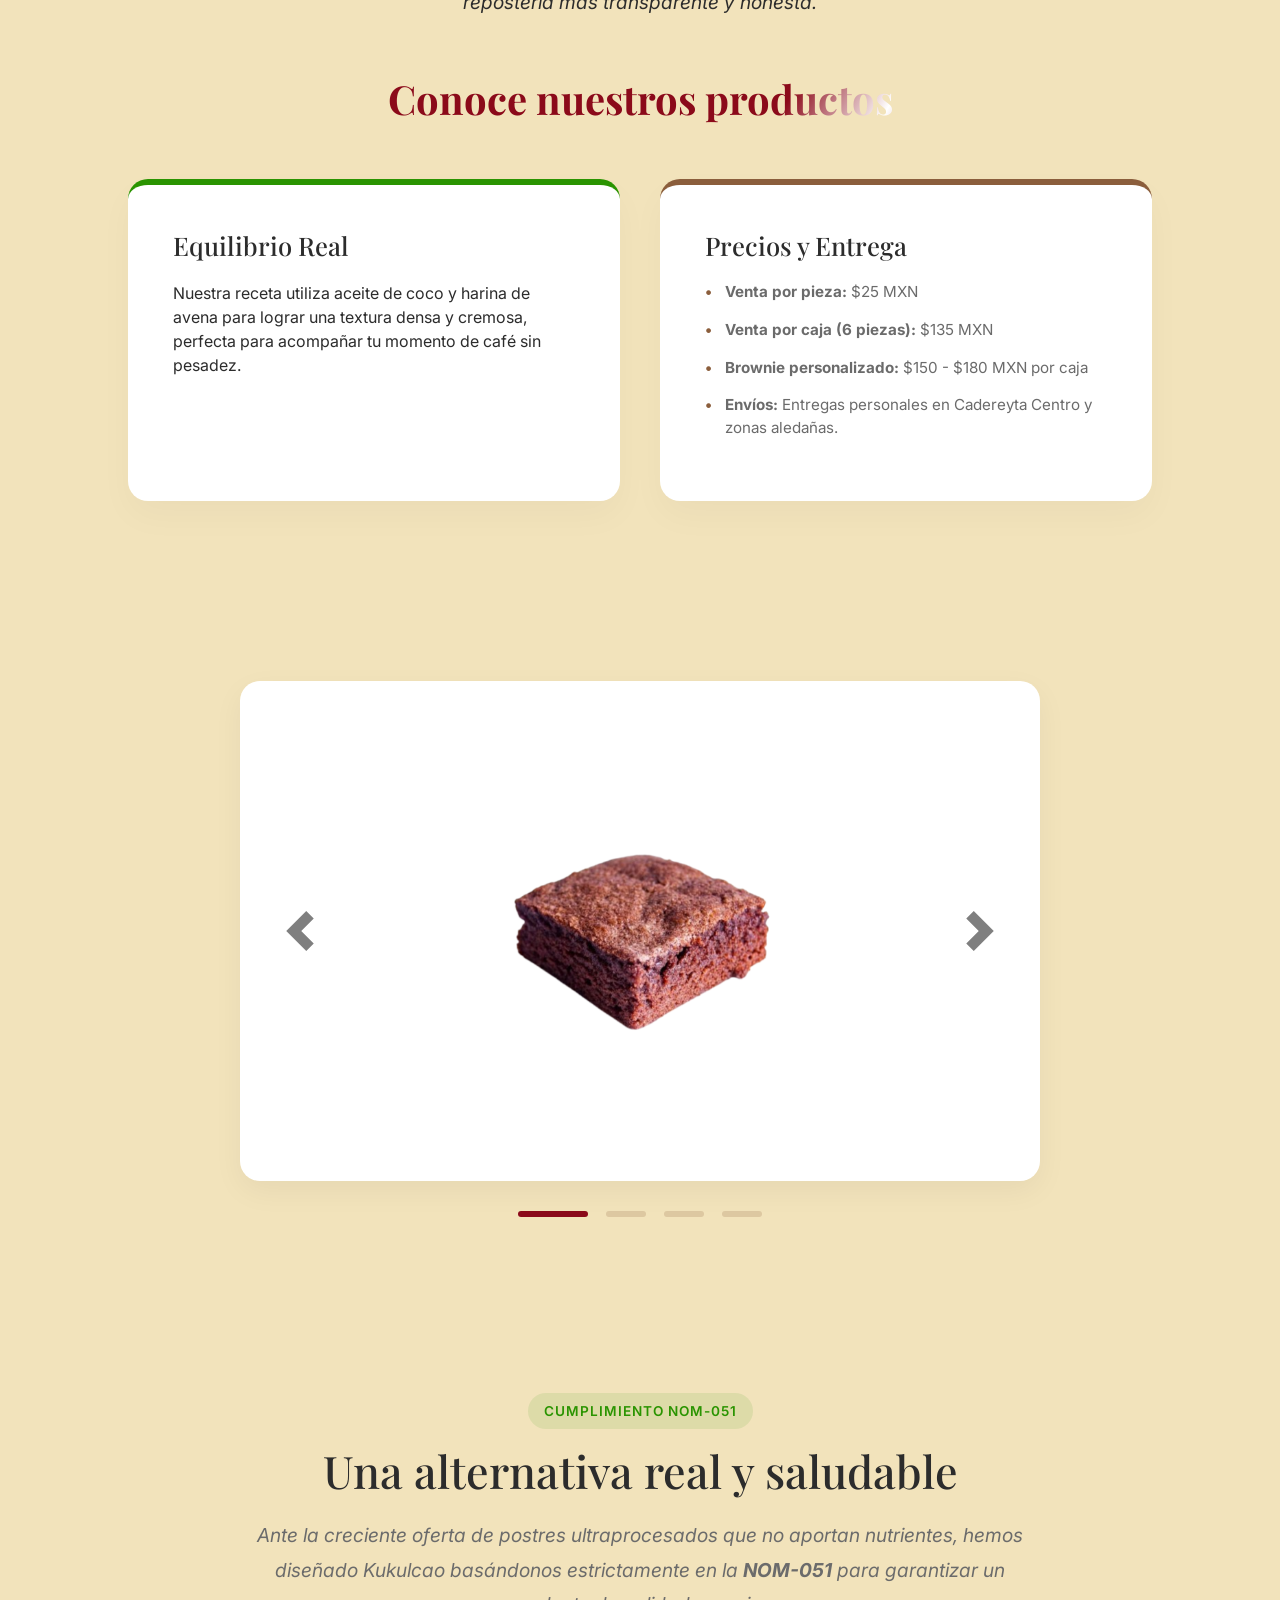
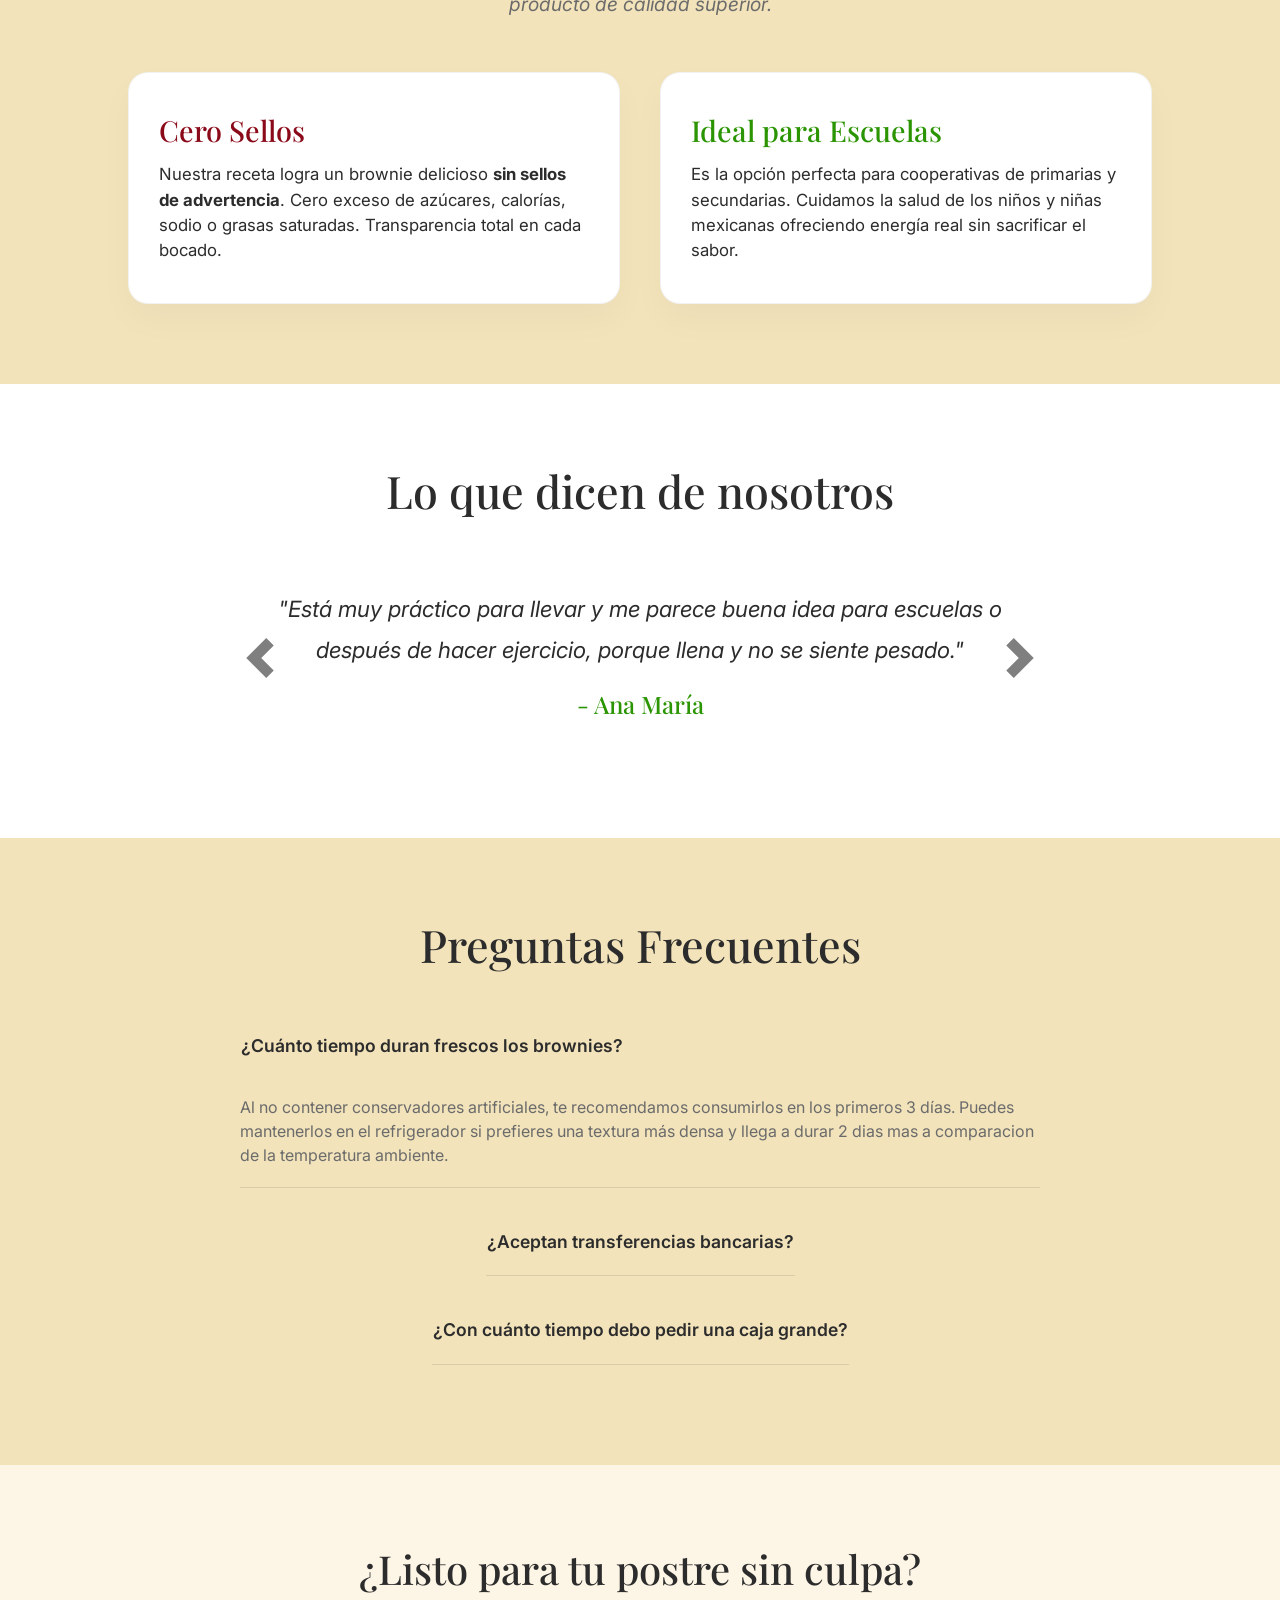
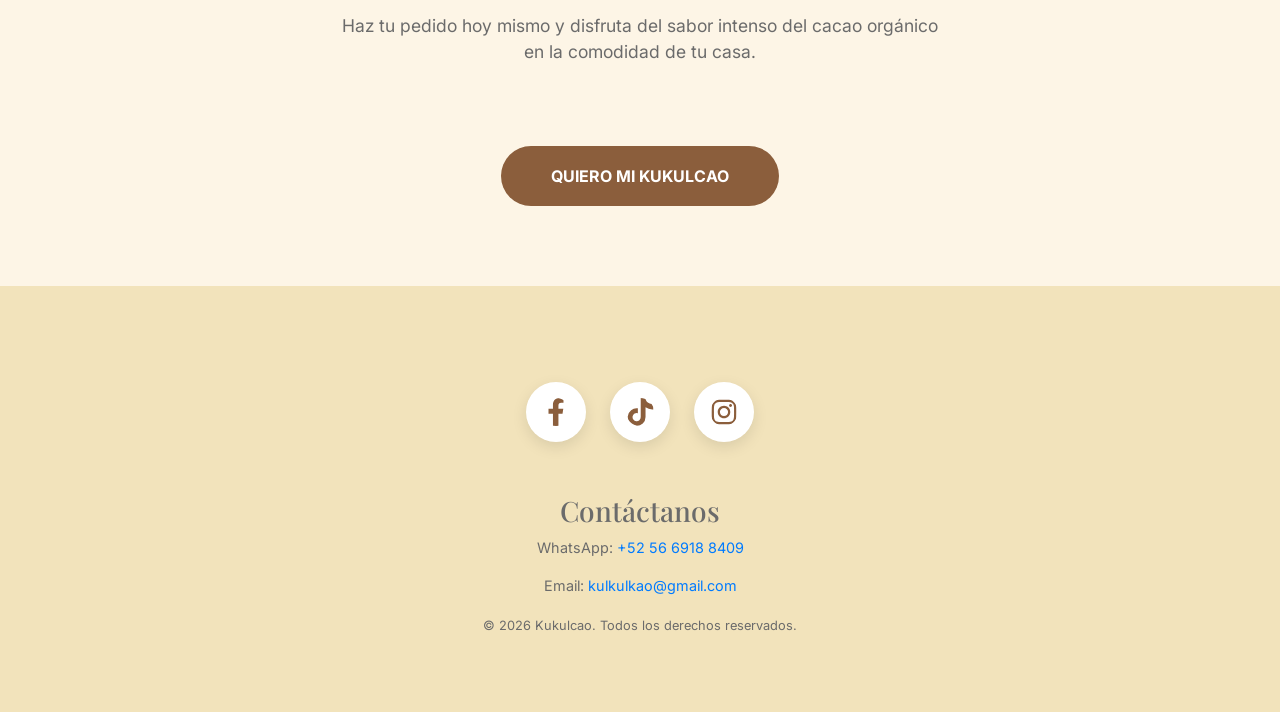
==== commit dd6b59cf: "Add files via upload" ====
--- a/Index.html
+++ b/Index.html
@@ -87,7 +87,7 @@
                 <div class="info-grid">
                     <div class="info-card nutrition-card">
                         <h3>Equilibrio Real</h3>
-                        <p>Nuestra receta utiliza aceite de coco y harina de arroz para lograr una textura densa y
+                        <p>Nuestra receta utiliza aceite de coco y harina de avena para lograr una textura densa y
                             cremosa, perfecta para acompañar tu momento de café sin pesadez.</p>
                     </div>
                     <div class="info-card ingredients-card">
@@ -137,6 +137,27 @@
                 </ol>
             </div>
         </section>
+        <section class="nom-section scroll-animate" style="background-color: var(--bg-color); padding: 80px 10%;">
+            <div class="info-container">
+                <span class="tag" style="display: block; width: fit-content; margin: 0 auto 15px;">CUMPLIMIENTO NOM-051</span>
+                <h2 class="main-title" style="margin-bottom: 20px;">Una alternativa real y saludable</h2>
+                <p class="human-text" style="text-align: center; max-width: 800px; margin: 0 auto 50px; color: var(--text-light);">
+                    Ante la creciente oferta de postres ultraprocesados que no aportan nutrientes, hemos diseñado Kukulcao basándonos estrictamente en la <strong>NOM-051</strong> para garantizar un producto de calidad superior.
+                </p>
+
+                <div class="info-grid">
+                    <div class="info-card" style="background: white; border: 1px solid rgba(0,0,0,0.05); padding: 40px 30px;">
+                        <h3 style="color: var(--accent-color); font-size: 1.8rem; margin-bottom: 15px;">Cero Sellos</h3>
+                        <p style="font-size: 1.05rem; color: var(--text-main); margin: 0;">Nuestra receta logra un brownie delicioso <strong>sin sellos de advertencia</strong>. Cero exceso de azúcares, calorías, sodio o grasas saturadas. Transparencia total en cada bocado.</p>
+                    </div>
+                    <div class="info-card" style="background: white; border: 1px solid rgba(0,0,0,0.05); padding: 40px 30px;">
+                        <h3 style="color: var(--green-accent); font-size: 1.8rem; margin-bottom: 15px;">Ideal para Escuelas</h3>
+                        <p style="font-size: 1.05rem; color: var(--text-main); margin: 0;">Es la opción perfecta para cooperativas de primarias y secundarias. Cuidamos la salud de los niños y niñas mexicanas ofreciendo energía real sin sacrificar el sabor.</p>
+                    </div>
+                </div>
+            </div>
+        </section>
+
         <section class="testimonials-section scroll-animate"
             style="background-color: #fff; padding: 80px 10%; text-align: center;">
             <h2 class="main-title" style="margin-bottom: 40px;">Lo que dicen de nosotros</h2>
@@ -144,25 +165,22 @@
                 style="max-width: 800px; margin: 0 auto;">
                 <div class="carousel-inner" style="min-height: 200px; display: flex; align-items: center;">
                     <div class="carousel-item active">
-                        <p class="human-text" style="font-size: 1.4rem;">"Aquí va texto del testimonio. Algo sobre lo
-                            rico que está y que no cae pesado."</p>
+                        <p class="human-text" style="font-size: 1.4rem;">"Está muy práctico para llevar y me parece buena idea para escuelas o después de hacer ejercicio, porque llena y no se siente pesado."</p>
                         <h4
                             style="color: var(--green-accent); font-family: 'Playfair Display', serif; margin-top: 20px;">
-                            - Nombre 1</h4>
+                            - Ana María</h4>
                     </div>
                     <div class="carousel-item">
-                        <p class="human-text" style="font-size: 1.4rem;">"Aquí va texto del testimonio 2. Hablando sobre
-                            la textura perfecta."</p>
+                        <p class="human-text" style="font-size: 1.4rem;">"Me llamó la atención que no tiene sellos de advertencia, eso da más confianza al momento de elegir el producto."</p>
                         <h4
                             style="color: var(--green-accent); font-family: 'Playfair Display', serif; margin-top: 20px;">
-                            - Nombre 2</h4>
+                            - Marisol</h4>
                     </div>
                     <div class="carousel-item">
-                        <p class="human-text" style="font-size: 1.4rem;">"Aquí va texto del testimonio 3. Mencionando la
-                            excelente atención o el envío."</p>
+                        <p class="human-text" style="font-size: 1.4rem;">"Está padre que sea un snack saludable pero que siga quitando el antojo de algo dulce sin sentirse empalagoso."</p>
                         <h4
                             style="color: var(--green-accent); font-family: 'Playfair Display', serif; margin-top: 20px;">
-                            - Nombre 3</h4>
+                            - Teresa</h4>
                     </div>
                 </div>
                 <a class="carousel-control-prev" href="#testimonialCarousel" role="button" data-slide="prev"
--- a/style.css
+++ b/style.css
@@ -10,40 +10,45 @@
     --green-accent: #2a9401;
 }
 
-* { margin: 0; padding: 0; box-sizing: border-box; }
-body { 
-    font-family: 'Inter', sans-serif; 
-    background-color: var(--bg-color); 
-    color: var(--text-main); 
-    overflow-x: hidden; 
+* {
+    margin: 0;
+    padding: 0;
+    box-sizing: border-box;
+}
+
+body {
+    font-family: 'Inter', sans-serif;
+    background-color: var(--bg-color);
+    color: var(--text-main);
+    overflow-x: hidden;
 }
 
 /* ==========================================================
    2. NAVEGACIÓN
 ========================================================== */
-.minimal-nav { 
-    display: flex; 
-    justify-content: space-between; 
+.minimal-nav {
+    display: flex;
+    justify-content: space-between;
     align-items: center;
-    padding: 30px 8%; 
-    position: absolute; 
-    width: 100%; 
-    z-index: 100; 
-}
-
-.logo { 
-    font-family: 'Playfair Display', serif; 
-    font-weight: 700; 
-    letter-spacing: 4px; 
-    font-size: 2rem; 
+    padding: 30px 8%;
+    position: absolute;
+    width: 100%;
+    z-index: 100;
+}
+
+.logo {
+    font-family: 'Playfair Display', serif;
+    font-weight: 700;
+    letter-spacing: 4px;
+    font-size: 2rem;
     color: var(--text-main);
 }
 
-.nav-cta a { 
-    text-decoration: none; 
-    color: var(--text-main); 
-    border-bottom: 2px solid var(--green-accent); 
-    padding-bottom: 4px; 
+.nav-cta a {
+    text-decoration: none;
+    color: var(--text-main);
+    border-bottom: 2px solid var(--green-accent);
+    padding-bottom: 4px;
     font-weight: 600;
 }
 
@@ -76,18 +81,19 @@
     height: auto;
     z-index: 2;
     pointer-events: none;
-    margin-top: -10px; 
-    opacity: 1 !important; 
-    transform: rotate(0deg); /* Aquí puedes añadir animación de rotación si gustas */
+    margin-top: -10px;
+    opacity: 1 !important;
+    transform: rotate(0deg);
+    /* Aquí puedes añadir animación de rotación si gustas */
 }
 
 .hero-img {
     grid-area: 1 / 1;
     width: 290px;
     z-index: 3;
-    filter: drop-shadow(0 40px 60px rgba(0,0,0,0.15));
+    filter: drop-shadow(0 40px 60px rgba(0, 0, 0, 0.15));
     animation: floatOriginal 6s ease-in-out infinite;
-    position: relative; 
+    position: relative;
     left: -7px;
 }
 
@@ -112,33 +118,61 @@
 /* ==========================================================
    4. BENEFICIOS
 ========================================================== */
-.hero-benefits { 
-    display: flex;
-    gap: 20px; 
-    margin-top: 30px; 
-}
-.benefit-item { text-align: center; flex: 1; }
-.benefit-icon { width: 45px; height: 45px; object-fit: contain; margin-bottom: 10px; }
-.benefit-item h4 { font-size: 0.85rem; text-transform: uppercase; color: var(--gold-brown); letter-spacing: 1px; }
-.benefit-item p { font-size: 0.75rem; color: var(--text-light); }
-
-.btn-pedir-ahora { 
-    display: inline-block; 
-    margin-top: 40px; 
-    padding: 18px 50px; 
-    background: var(--gold-brown); 
-    color: white; 
-    text-decoration: none; 
-    border-radius: 50px; 
-    font-weight: 700; 
+.hero-benefits {
+    display: flex;
+    gap: 20px;
+    margin-top: 30px;
+}
+
+.benefit-item {
+    text-align: center;
+    flex: 1;
+}
+
+.benefit-icon {
+    width: 45px;
+    height: 45px;
+    object-fit: contain;
+    margin-bottom: 10px;
+}
+
+.benefit-item h4 {
+    font-size: 0.85rem;
+    text-transform: uppercase;
+    color: var(--gold-brown);
+    letter-spacing: 1px;
+}
+
+.benefit-item p {
+    font-size: 0.75rem;
+    color: var(--text-light);
+}
+
+.btn-pedir-ahora {
+    display: inline-block;
+    margin-top: 40px;
+    padding: 18px 50px;
+    background: var(--gold-brown);
+    color: white;
+    text-decoration: none;
+    border-radius: 50px;
+    font-weight: 700;
     transition: 0.3s ease;
 }
-.btn-pedir-ahora:hover { transform: translateY(-3px); box-shadow: 0 10px 20px rgba(139, 94, 60, 0.3); }
+
+.btn-pedir-ahora:hover {
+    transform: translateY(-3px);
+    box-shadow: 0 10px 20px rgba(139, 94, 60, 0.3);
+}
 
 /* ==========================================================
    5. SECCIONES NARRATIVAS (ESTILO HUMANO)
 ========================================================== */
-.philosophy { padding: 100px 5%; background-color: #FDF5E6; text-align: center; }
+.philosophy {
+    padding: 100px 5%;
+    background-color: #FDF5E6;
+    text-align: center;
+}
 
 .tag {
     display: inline-block;
@@ -153,9 +187,16 @@
     letter-spacing: 1px;
 }
 
-.philosophy-section { padding: 100px 10%; background-color: var(--bg-color); }
-
-.about-narrative { max-width: 800px; margin: 0 auto 50px; text-align: center; }
+.philosophy-section {
+    padding: 100px 10%;
+    background-color: var(--bg-color);
+}
+
+.about-narrative {
+    max-width: 800px;
+    margin: 0 auto 50px;
+    text-align: center;
+}
 
 .human-text {
     font-size: 1.2rem;
@@ -164,7 +205,10 @@
     font-style: italic;
 }
 
-.info-container { max-width: 1200px; margin: 0 auto; }
+.info-container {
+    max-width: 1200px;
+    margin: 0 auto;
+}
 
 .main-title {
     font-family: 'Playfair Display', serif;
@@ -174,22 +218,43 @@
     text-align: center;
 }
 
-.info-grid { display: grid; grid-template-columns: 1fr 1fr; gap: 40px; }
+.info-grid {
+    display: grid;
+    grid-template-columns: 1fr 1fr;
+    gap: 40px;
+}
 
 .info-card {
     background: #fff;
     padding: 45px;
     border-radius: 20px;
-    box-shadow: 0 15px 35px rgba(0,0,0,0.03);
+    box-shadow: 0 15px 35px rgba(0, 0, 0, 0.03);
     transition: transform 0.3s ease;
 }
 
-.info-card:hover { transform: translateY(-10px); }
-.info-card h3 { font-family: 'Playfair Display', serif; font-size: 1.6rem; margin-bottom: 20px; }
-.nutrition-card { border-top: 6px solid var(--green-accent); }
-.ingredients-card { border-top: 6px solid var(--gold-brown); }
-
-.ingredient-list { list-style: none; padding: 0; }
+.info-card:hover {
+    transform: translateY(-10px);
+}
+
+.info-card h3 {
+    font-family: 'Playfair Display', serif;
+    font-size: 1.6rem;
+    margin-bottom: 20px;
+}
+
+.nutrition-card {
+    border-top: 6px solid var(--green-accent);
+}
+
+.ingredients-card {
+    border-top: 6px solid var(--gold-brown);
+}
+
+.ingredient-list {
+    list-style: none;
+    padding: 0;
+}
+
 .ingredient-list li {
     margin-bottom: 15px;
     font-size: 0.95rem;
@@ -197,6 +262,7 @@
     position: relative;
     padding-left: 20px;
 }
+
 .ingredient-list li::before {
     content: "•";
     color: var(--gold-brown);
@@ -208,16 +274,19 @@
 /* ==========================================================
    6. CARRUSEL (RESTAURADO Y ESTABLE)
 ========================================================== */
-.product-viewer { padding: 80px 5%; text-align: center; }
-
-.main-window { 
-    width: 100%; 
-    max-width: 800px; 
-    height: 500px; 
-    margin: 0 auto; 
-    background-color: #fff; 
-    border-radius: 20px; 
-    box-shadow: 0 10px 30px rgba(0,0,0,0.05);
+.product-viewer {
+    padding: 80px 5%;
+    text-align: center;
+}
+
+.main-window {
+    width: 100%;
+    max-width: 800px;
+    height: 500px;
+    margin: 0 auto;
+    background-color: #fff;
+    border-radius: 20px;
+    box-shadow: 0 10px 30px rgba(0, 0, 0, 0.05);
     position: relative;
     overflow: hidden;
     display: flex;
@@ -226,41 +295,109 @@
 }
 
 /* Importante: Mantener estas reglas para que el carrusel no "salte" */
-.carousel, .carousel-inner, .carousel-item { width: 100%; height: 100%; }
-
-.carousel-item img { 
+.carousel,
+.carousel-inner,
+.carousel-item {
+    width: 100%;
+    height: 100%;
+}
+
+.carousel-item img {
     width: 100% !important;
     height: 100% !important;
-    object-fit: contain; 
+    object-fit: contain;
     padding: 40px;
     display: block;
 }
 
-.carousel-control-prev-icon, .carousel-control-next-icon {
+.carousel-control-prev-icon,
+.carousel-control-next-icon {
     filter: invert(1) grayscale(100%) brightness(0.2);
-    width: 40px; height: 40px;
-}
-
-.thumb-indicators { position: static; margin-top: 30px; display: flex; justify-content: center; gap: 12px; }
+    width: 40px;
+    height: 40px;
+}
+
+.thumb-indicators {
+    position: static;
+    margin-top: 30px;
+    display: flex;
+    justify-content: center;
+    gap: 12px;
+}
+
 .thumb-indicators li {
-    width: 40px; height: 6px; border-radius: 10px;
+    width: 40px;
+    height: 6px;
+    border-radius: 10px;
     background-color: var(--gold-brown) !important;
-    opacity: 0.2; transition: all 0.3s ease; border: none;
-}
-.thumb-indicators li.active { opacity: 1; width: 70px; background-color: var(--accent-color) !important; }
+    opacity: 0.2;
+    transition: all 0.3s ease;
+    border: none;
+}
+
+.thumb-indicators li.active {
+    opacity: 1;
+    width: 70px;
+    background-color: var(--accent-color) !important;
+}
 
 /* ==========================================================
    7. FORMULARIO DE PEDIDO
 ========================================================== */
-.order-page-bg { background-color: #FDF5E6; min-height: 100vh; }
-.order-full-screen { display: flex; justify-content: center; align-items: center; padding: 120px 5% 60px; }
-.order-card { background: #fff; padding: 50px; border-radius: 20px; box-shadow: 0 20px 40px rgba(0,0,0,0.05); max-width: 550px; width: 100%; text-align: center; }
-.order-header-main h2 { font-family: 'Playfair Display', serif; font-size: 2.2rem; color: var(--text-main); margin-bottom: 10px; }
-.order-form-standalone { text-align: left; }
-.input-field { margin-bottom: 25px; }
-.input-field label { display: block; font-size: 0.85rem; font-weight: 600; color: var(--gold-brown); margin-bottom: 8px; text-transform: uppercase; }
-.input-field input, .input-field select, .input-field textarea { 
-    width: 100%; padding: 15px; border: 1px solid #E0E0E0; border-radius: 10px; background-color: #FAFAFA; 
+.order-page-bg {
+    background-color: #FDF5E6;
+    min-height: 100vh;
+}
+
+.order-full-screen {
+    display: flex;
+    justify-content: center;
+    align-items: center;
+    padding: 120px 5% 60px;
+}
+
+.order-card {
+    background: #fff;
+    padding: 50px;
+    border-radius: 20px;
+    box-shadow: 0 20px 40px rgba(0, 0, 0, 0.05);
+    max-width: 550px;
+    width: 100%;
+    text-align: center;
+}
+
+.order-header-main h2 {
+    font-family: 'Playfair Display', serif;
+    font-size: 2.2rem;
+    color: var(--text-main);
+    margin-bottom: 10px;
+}
+
+.order-form-standalone {
+    text-align: left;
+}
+
+.input-field {
+    margin-bottom: 25px;
+}
+
+.input-field label {
+    display: block;
+    font-size: 0.85rem;
+    font-weight: 600;
+    color: var(--gold-brown);
+    margin-bottom: 8px;
+    text-transform: uppercase;
+}
+
+.input-field input,
+.input-field select,
+.input-field textarea {
+    width: 100%;
+    padding: 15px;
+    border: 1px solid #E0E0E0;
+    border-radius: 10px;
+    background-color: #FAFAFA;
 }
 
 .legal-disclosure {
@@ -272,108 +409,194 @@
     padding-left: 10px;
 }
 
-.btn-confirm { width: 100%; padding: 18px; background-color: var(--green-accent); color: #fff; border: none; border-radius: 50px; font-weight: 700; cursor: pointer; transition: transform 0.3s ease; }
-.btn-confirm:hover { transform: translateY(-3px); box-shadow: 0 10px 20px rgba(42, 148, 1, 0.3); }
+.btn-confirm {
+    width: 100%;
+    padding: 18px;
+    background-color: var(--green-accent);
+    color: #fff;
+    border: none;
+    border-radius: 50px;
+    font-weight: 700;
+    cursor: pointer;
+    transition: transform 0.3s ease;
+}
+
+.btn-confirm:hover {
+    transform: translateY(-3px);
+    box-shadow: 0 10px 20px rgba(42, 148, 1, 0.3);
+}
 
 /* ==========================================================
    8. FOOTER Y RESPONSIVE
 ========================================================== */
-.minimal-footer { padding: 60px 40px; text-align: center; font-size: 0.9rem; color: var(--text-light); }
-.footer-links { margin-bottom: 10px; }
-.footer-links a { color: var(--text-main); text-decoration: none; font-weight: 600; }
+.minimal-footer {
+    padding: 60px 40px;
+    text-align: center;
+    font-size: 0.9rem;
+    color: var(--text-light);
+}
+
+.footer-links {
+    margin-bottom: 10px;
+}
+
+.footer-links a {
+    color: var(--text-main);
+    text-decoration: none;
+    font-weight: 600;
+}
 
 @media (max-width: 768px) {
-    .hero-minimal { flex-direction: column; padding: 120px 5% 60px 5%; text-align: center; min-height: auto; }
-    .product-display { order: -1; height: 350px; }
-    .decorative-ring-img { width: 380px; opacity: 0.5; }
-    .hero-img { width: 175px; left: -5px;}
-    .hero-text h1 { font-size: 2.1rem; }
-    .info-grid { grid-template-columns: 1fr; }
-    .main-window { height: 350px; }
+    .hero-minimal {
+        flex-direction: column;
+        padding: 120px 5% 60px 5%;
+        text-align: center;
+        min-height: auto;
+    }
+
+    .product-display {
+        order: -1;
+        height: 350px;
+    }
+
+    .decorative-ring-img {
+        width: 380px;
+        opacity: 0.5;
+    }
+
+    .hero-img {
+        width: 175px;
+        left: -5px;
+    }
+
+    .hero-text h1 {
+        font-size: 2.1rem;
+    }
+
+    .info-grid {
+        grid-template-columns: 1fr;
+    }
+
+    .main-window {
+        height: 350px;
+    }
 }
 
 /* ==========================================================
    9. KEYFRAMES
 ========================================================== */
 @keyframes floatOriginal {
-    0%, 100% { transform: translateY(0); }
-    50% { transform: translateY(-20px); }
+
+    0%,
+    100% {
+        transform: translateY(0);
+    }
+
+    50% {
+        transform: translateY(-20px);
+    }
 }
 
 /* ==========================================================
    10. ESTILOS DE REDES SOCIALES (NUEVO - SIN AFECTAR LO ANTERIOR)
 ========================================================== */
 .card {
-  max-width: fit-content;
-  margin: 20px auto; /* Centrado automático */
-  display: flex;
-  flex-direction: column;
-  gap: 1rem;
-  transition: 0.5s;
-  background-color: transparent;
-  border: none;
+    max-width: fit-content;
+    margin: 20px auto;
+    /* Centrado automático */
+    display: flex;
+    flex-direction: column;
+    gap: 1rem;
+    transition: 0.5s;
+    background-color: transparent;
+    border: none;
 }
 
 .card ul {
-  padding: 1rem;
-  display: flex;
-  list-style: none;
-  gap: 1.5rem;
-  align-items: center;
-  justify-content: center;
-}
-
-.card ul li { cursor: pointer; position: relative; list-style: none; }
+    padding: 1rem;
+    display: flex;
+    list-style: none;
+    gap: 1.5rem;
+    align-items: center;
+    justify-content: center;
+}
+
+.card ul li {
+    cursor: pointer;
+    position: relative;
+    list-style: none;
+}
 
 .svg {
-  transition: all 0.3s;
-  padding: 1rem;
-  height: 60px;
-  width: 60px;
-  border-radius: 100%;
-  color: var(--gold-brown);
-  fill: currentColor;
-  background: white;
-  box-shadow: 0 5px 15px rgba(0,0,0,0.1);
-  position: relative;
-  z-index: 10;
+    transition: all 0.3s;
+    padding: 1rem;
+    height: 60px;
+    width: 60px;
+    border-radius: 100%;
+    color: var(--gold-brown);
+    fill: currentColor;
+    background: white;
+    box-shadow: 0 5px 15px rgba(0, 0, 0, 0.1);
+    position: relative;
+    z-index: 10;
 }
 
 .text {
-  opacity: 0;
-  border-radius: 5px;
-  padding: 5px 10px;
-  transition: all 0.3s;
-  color: white;
-  background-color: var(--accent-color);
-  position: absolute;
-  bottom: -35px;
-  left: 50%;
-  transform: translateX(-50%);
-  z-index: 20;
-  font-size: 0.75rem;
-}
-
-.iso-pro:hover .text { opacity: 1; bottom: -45px; }
-.iso-pro:hover a > .svg { transform: translate(10px, -10px); }
+    opacity: 0;
+    border-radius: 5px;
+    padding: 5px 10px;
+    transition: all 0.3s;
+    color: white;
+    background-color: var(--accent-color);
+    position: absolute;
+    bottom: -35px;
+    left: 50%;
+    transform: translateX(-50%);
+    z-index: 20;
+    font-size: 0.75rem;
+}
+
+.iso-pro:hover .text {
+    opacity: 1;
+    bottom: -45px;
+}
+
+.iso-pro:hover a>.svg {
+    transform: translate(10px, -10px);
+}
 
 .iso-pro span {
-  opacity: 0;
-  position: absolute;
-  top: 0; left: 0;
-  border: 1px solid var(--gold-brown);
-  background-color: rgba(139, 94, 60, 0.1);
-  border-radius: 50%;
-  transition: all 0.3s;
-  height: 60px;
-  width: 60px;
-  z-index: 5;
-}
-
-.iso-pro:hover span { opacity: 1; }
-.iso-pro:hover span:nth-child(1) { opacity: 0.2; transform: translate(3px, -3px); }
-.iso-pro:hover span:nth-child(2) { opacity: 0.4; transform: translate(6px, -6px); }
-.iso-pro:hover span:nth-child(3) { opacity: 0.6; transform: translate(9px, -9px); }
+    opacity: 0;
+    position: absolute;
+    top: 0;
+    left: 0;
+    border: 1px solid var(--gold-brown);
+    background-color: rgba(139, 94, 60, 0.1);
+    border-radius: 50%;
+    transition: all 0.3s;
+    height: 60px;
+    width: 60px;
+    z-index: 5;
+}
+
+.iso-pro:hover span {
+    opacity: 1;
+}
+
+.iso-pro:hover span:nth-child(1) {
+    opacity: 0.2;
+    transform: translate(3px, -3px);
+}
+
+.iso-pro:hover span:nth-child(2) {
+    opacity: 0.4;
+    transform: translate(6px, -6px);
+}
+
+.iso-pro:hover span:nth-child(3) {
+    opacity: 0.6;
+    transform: translate(9px, -9px);
+}
 
 /* ==========================================================
    11. ANIMACIONES DE ENTRADA Y SCROLL (NUEVO)
@@ -385,8 +608,13 @@
     transform: translateY(20px);
 }
 
-.fade-in-load-delay-1 { animation-delay: 0.3s; }
-.fade-in-load-delay-2 { animation-delay: 0.6s; }
+.fade-in-load-delay-1 {
+    animation-delay: 0.3s;
+}
+
+.fade-in-load-delay-2 {
+    animation-delay: 0.6s;
+}
 
 @keyframes fadeInLoad {
     to {
@@ -424,7 +652,7 @@
     background: #fff;
     padding: 15px;
     border-radius: 20px;
-    box-shadow: 0 10px 25px rgba(0,0,0,0.04);
+    box-shadow: 0 10px 25px rgba(0, 0, 0, 0.04);
     height: 100%;
     display: flex;
     flex-direction: column;
@@ -443,9 +671,11 @@
 }
 
 .menu-item-card .carousel-item img {
-    height: 250px;
-    object-fit: cover;
+    height: 300px !important;
+    width: 100% !important;
+    object-fit: contain !important;
     border-radius: 15px;
+    padding: 0 !important;
 }
 
 /* ==========================================================
@@ -457,14 +687,12 @@
     font-size: 2.5rem;
     font-weight: 700;
     text-decoration: none;
-    background: linear-gradient(
-        120deg,
-        var(--accent-color) 0%,
-        var(--accent-color) 40%,
-        #FFFFFF 50%,
-        var(--accent-color) 60%,
-        var(--accent-color) 100%
-    );
+    background: linear-gradient(120deg,
+            var(--accent-color) 0%,
+            var(--accent-color) 40%,
+            #FFFFFF 50%,
+            var(--accent-color) 60%,
+            var(--accent-color) 100%);
     background-size: 200% auto;
     color: transparent;
     -webkit-background-clip: text;
@@ -482,58 +710,4 @@
     to {
         background-position: 200% center;
     }
-}
-
- / *   = = = = = = = = = = = = = = = = = = = = = = = = = = = = = = = = = = = = = = = = = = = = = = = = = = = = = = = = = = 
-       1 4 .   E F E C T O S   3 D   P A R A L L A X   ( V A N I L L A   T I L T ) 
- = = = = = = = = = = = = = = = = = = = = = = = = = = = = = = = = = = = = = = = = = = = = = = = = = = = = = = = = = =   * / 
- . j s - t i l t - g l a r e   { 
-         b o r d e r - r a d i u s :   i n h e r i t ; 
- } 
- 
- . p r o d u c t - d i s p l a y   { 
-         t r a n s f o r m - s t y l e :   p r e s e r v e - 3 d ; 
- } 
- 
- . h e r o - i m g   { 
-         t r a n s f o r m :   t r a n s l a t e Z ( 6 0 p x ) ; 
- } 
- 
- . d e c o r a t i v e - r i n g - i m g   { 
-         t r a n s f o r m :   t r a n s l a t e Z ( 2 0 p x ) ; 
- } 
- 
- . i n f o - c a r d   { 
-         t r a n s f o r m - s t y l e :   p r e s e r v e - 3 d ; 
- } 
- 
- . i n f o - c a r d   h 3   { 
-         t r a n s f o r m :   t r a n s l a t e Z ( 4 0 p x ) ; 
- } 
- 
- . i n f o - c a r d   p ,   . i n f o - c a r d   u l   { 
-         t r a n s f o r m :   t r a n s l a t e Z ( 2 0 p x ) ; 
- } 
- 
- . m e n u - i t e m - c a r d   { 
-         t r a n s f o r m - s t y l e :   p r e s e r v e - 3 d ; 
- } 
- 
- . m e n u - i t e m - c a r d   . c a r o u s e l   { 
-         t r a n s f o r m :   t r a n s l a t e Z ( 3 0 p x ) ; 
- } 
- 
- . m e n u - i t e m - c a r d   h 4   { 
-         t r a n s f o r m :   t r a n s l a t e Z ( 4 0 p x ) ; 
- } 
- 
- . m e n u - i t e m - c a r d   p   { 
-         t r a n s f o r m :   t r a n s l a t e Z ( 2 0 p x ) ; 
- } 
- 
- . m e n u - i t e m - c a r d   . b t n - p e d i r - a h o r a   { 
-         t r a n s f o r m :   t r a n s l a t e Z ( 5 0 p x ) ; 
- } 
- - 
- +}
